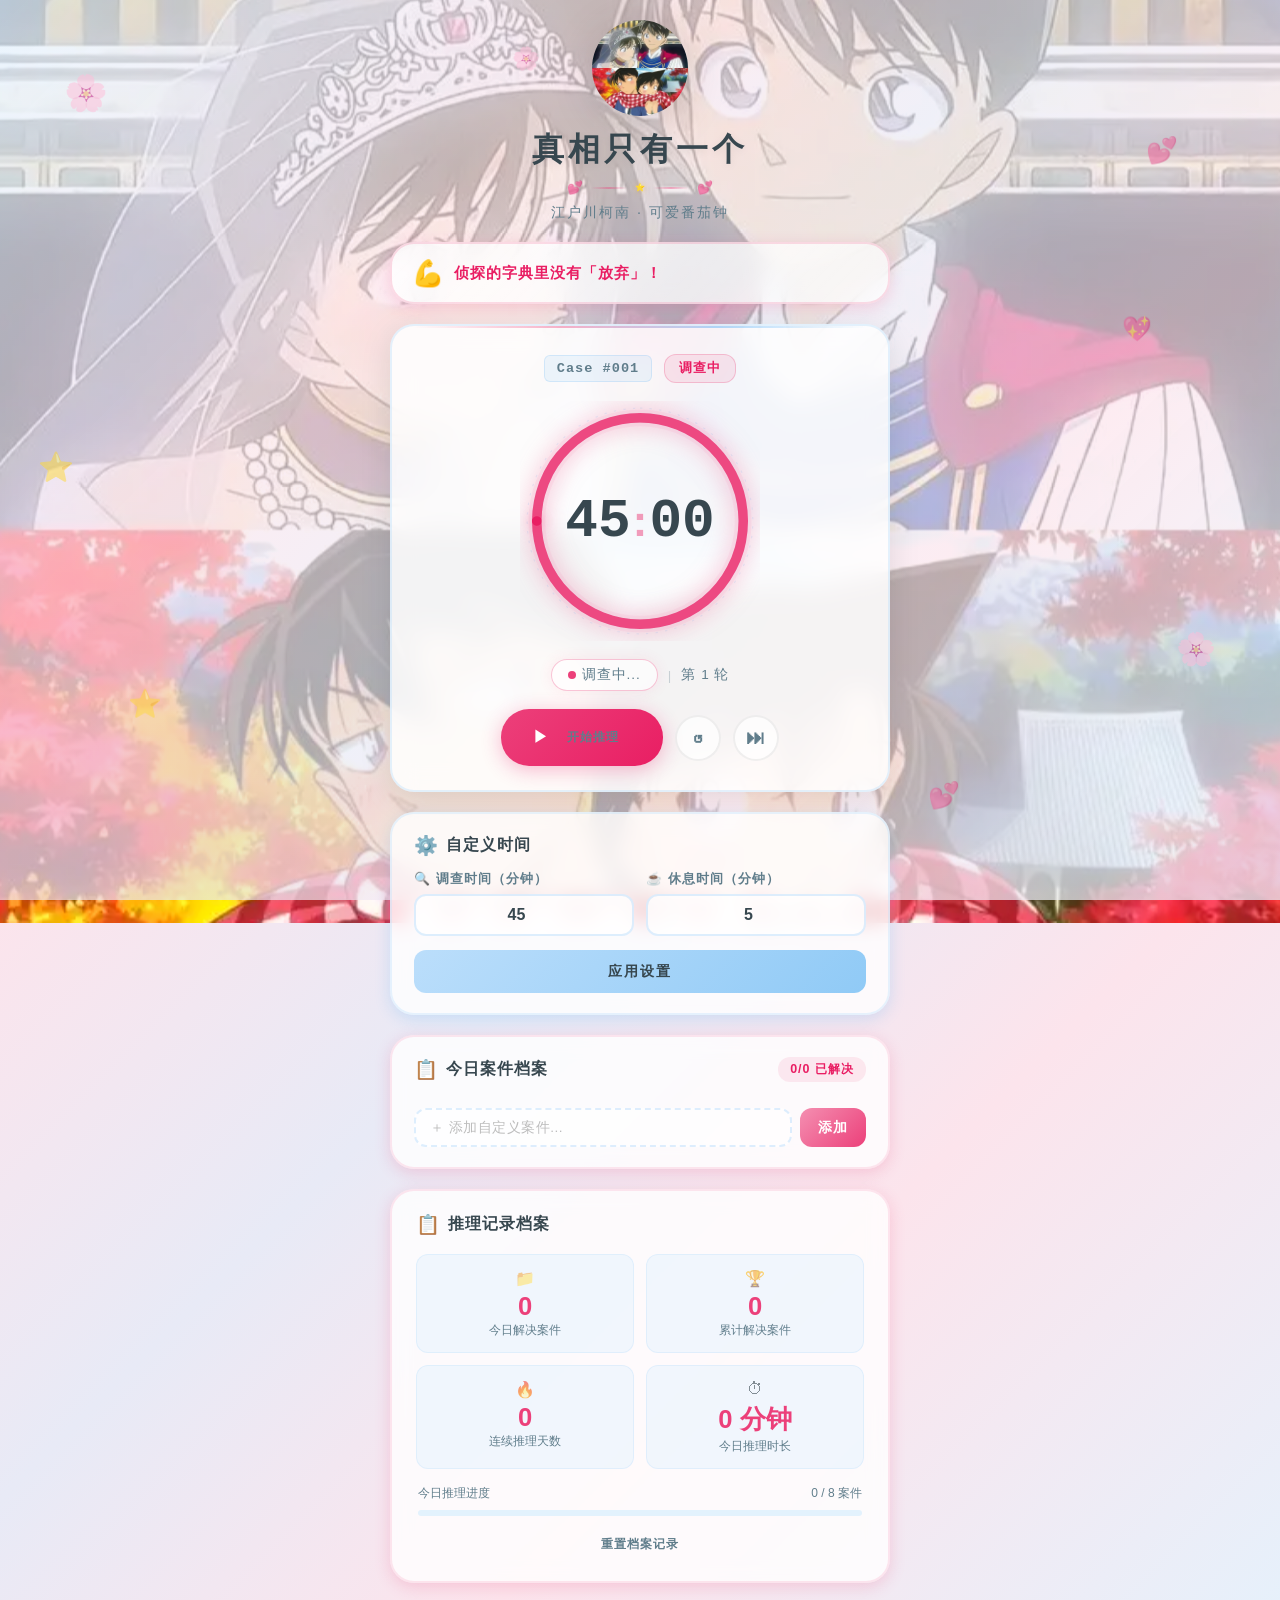
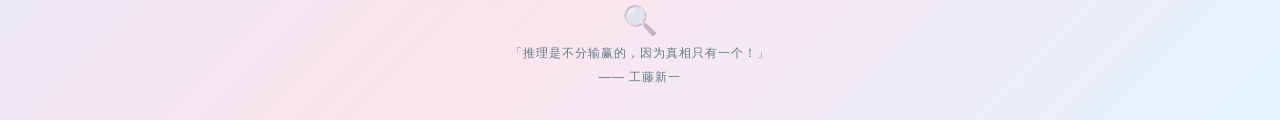
==== dev.html @ 7e63c081 "fix: replace index.html with self-contained merged version for iOS Safari The separate-files approac" ====
<!DOCTYPE html>
<html lang="zh-CN">
<head>
  <meta charset="UTF-8">
  <meta name="viewport" content="width=device-width, initial-scale=1.0">
  <title>真相只有一个 —— 番茄钟</title>
  <link rel="stylesheet" href="style.css">
</head>
<body>
  <!-- 柯南和小兰合照背景 -->
  <div class="bg-photo" id="bgPhoto"></div>
  <div class="bg-overlay"></div>

  <!-- 可爱装饰元素 -->
  <div class="cute-decor">
    <span class="cute-float c1">🌸</span>
    <span class="cute-float c2">💕</span>
    <span class="cute-float c3">⭐</span>
    <span class="cute-float c4">🌸</span>
    <span class="cute-float c5">💖</span>
    <span class="cute-float c6">⭐</span>
    <span class="cute-float c7">🌸</span>
    <span class="cute-float c8">💕</span>
  </div>

  <div class="container">
    <!-- 顶部标题栏 -->
    <header class="header">
      <div class="conan-avatar" id="conanAvatar">
        <img class="conan-avatar-img" src="images/kenan.jpg" alt="柯南" onerror="this.parentElement.classList.add('fallback')">
      </div>
      <h1 class="title">真相只有一个</h1>
      <div class="title-underline">
        <span class="underline-heart">💕</span>
        <span class="underline-line"></span>
        <span class="underline-star">⭐</span>
        <span class="underline-line"></span>
        <span class="underline-heart">💕</span>
      </div>
      <p class="subtitle">江户川柯南 · 可爱番茄钟</p>
    </header>

    <!-- 鼓励话语 -->
    <div class="encourage-box" id="encourageBox">
      <span class="encourage-icon">💪</span>
      <p class="encourage-text" id="encourageText">加油！真相就在眼前！</p>
    </div>

    <!-- 计时器核心区域 -->
    <main class="timer-section">
      <div class="case-file-card">
        <div class="case-label">
          <span class="case-number" id="caseNumber">Case #001</span>
          <span class="case-status work-status" id="caseStatus">调查中</span>
        </div>

        <!-- 圆形进度环 -->
        <div class="timer-ring" id="timerRing">
          <svg class="progress-ring" viewBox="0 0 200 200">
            <circle class="ring-dots" cx="100" cy="100" r="94" />
            <circle class="ring-bg" cx="100" cy="100" r="86" />
            <circle class="ring-progress work-mode" id="ringProgress" cx="100" cy="100" r="86" />
            <circle class="ring-glow" id="ringGlow" cx="100" cy="100" r="86" />
            <circle class="ring-bowtie-dot" cx="100" cy="14" r="4" />
          </svg>
          <div class="timer-display">
            <span class="timer-minutes" id="timerMinutes">45</span>
            <span class="timer-separator">:</span>
            <span class="timer-seconds" id="timerSeconds">00</span>
          </div>
        </div>

        <!-- 模式标签 -->
        <div class="mode-row">
          <div class="mode-indicator work" id="modeIndicator">
            <span class="mode-dot"></span>
            <span class="mode-text" id="modeLabel">调查中...</span>
          </div>
          <span class="session-divider">|</span>
          <p class="session-hint" id="sessionHint">第 1 轮</p>
        </div>

        <!-- 控制按钮 -->
        <div class="controls">
          <button class="btn btn-primary" id="btnStart" title="开始/暂停">
            <span class="btn-icon">▶</span>
            <span class="btn-text">开始推理</span>
          </button>
          <button class="btn btn-icon-only" id="btnReset" title="重置">↺</button>
          <button class="btn btn-icon-only" id="btnSkip" title="跳过">⏭</button>
        </div>
      </div>
    </main>


    <!-- 时间自定义设置 -->
    <section class="settings-section">
      <div class="settings-header">
        <span class="settings-icon">⚙️</span>
        <h2 class="settings-title">自定义时间</h2>
      </div>
      <div class="settings-grid">
        <div class="setting-item">
          <label class="setting-label">🔍 调查时间（分钟）</label>
          <input type="number" class="setting-input" id="workMinutes" min="1" max="120" value="45">
        </div>
        <div class="setting-item">
          <label class="setting-label">☕ 休息时间（分钟）</label>
          <input type="number" class="setting-input" id="breakMinutes" min="1" max="60" value="5">
        </div>
      </div>
      <button class="btn btn-apply" id="btnApplyTime">应用设置</button>
    </section>

    <!-- 任务列表 -->
    <section class="task-section">
      <div class="task-header">
        <span class="task-icon">📋</span>
        <h2 class="task-title">今日案件档案</h2>
        <span class="task-progress" id="taskProgress">0/8 已解决</span>
      </div>
      <div class="task-list" id="taskList"></div>
      <div class="task-add-row">
        <input type="text" class="task-add-input" id="taskAddInput" placeholder="＋ 添加自定义案件..." maxlength="30">
        <button class="btn-task-add" id="btnTaskAdd">添加</button>
      </div>
    </section>

    <!-- 统计面板 -->
    <section class="stats-section">
      <div class="evidence-header">
        <span class="evidence-icon">📋</span>
        <h2 class="stats-title">推理记录档案</h2>
      </div>
      <div class="stats-grid">
        <div class="stat-card">
          <span class="stat-icon">📁</span>
          <span class="stat-value" id="statToday">0</span>
          <span class="stat-label">今日解决案件</span>
        </div>
        <div class="stat-card">
          <span class="stat-icon">🏆</span>
          <span class="stat-value" id="statTotal">0</span>
          <span class="stat-label">累计解决案件</span>
        </div>
        <div class="stat-card">
          <span class="stat-icon">🔥</span>
          <span class="stat-value" id="statStreak">0</span>
          <span class="stat-label">连续推理天数</span>
        </div>
        <div class="stat-card">
          <span class="stat-icon">⏱</span>
          <span class="stat-value" id="statFocusTime">0 分钟</span>
          <span class="stat-label">今日推理时长</span>
        </div>
      </div>
      <div class="daily-goal">
        <div class="goal-header">
          <span>今日推理进度</span>
          <span id="goalLabel">0 / 8 案件</span>
        </div>
        <div class="goal-bar">
          <div class="goal-fill" id="goalFill" style="width: 0%"></div>
        </div>
      </div>
      <button class="btn btn-text" id="btnClearStats">重置档案记录</button>
    </section>

    <!-- 页脚 -->
    <footer class="footer">
      <div class="footer-seal">🔍</div>
      <p>「推理是不分输赢的，因为真相只有一个！」</p>
      <p class="footer-by">—— 工藤新一</p>
    </footer>
  </div>

  <!-- 足球射门动画弹窗 -->
  <div class="goal-overlay" id="goalOverlay">
    <div class="goal-popup">
      <div class="goal-field">
        <div class="goal-net">🥅</div>
        <div class="goal-count" id="goalCount">+1</div>
        <div class="goal-ball">⚽</div>
      </div>
      <p class="goal-text">案件解决！</p>
      <p class="goal-sub">真相只有一个</p>
    </div>
  </div>

  <!-- 眼镜反光效果 -->
  <div class="glasses-reflection" id="glassesReflection">
    <div class="glasses-edge glasses-edge-top"></div>
    <div class="glasses-edge glasses-edge-bottom"></div>
    <div class="glasses-edge glasses-edge-left"></div>
    <div class="glasses-edge glasses-edge-right"></div>
    <div class="glasses-corner glasses-corner-tl"></div>
    <div class="glasses-corner glasses-corner-tr"></div>
    <div class="glasses-corner glasses-corner-bl"></div>
    <div class="glasses-corner glasses-corner-br"></div>
    <div class="glasses-text" id="glassesText">真相只有一个，该休息了</div>
  </div>

  <script src="script.js"></script>
</body>
</html>
---- style.css ----
/* ============================================
   番茄钟 —— 柯南&小兰 可爱主题
   淡蓝 + 淡粉 配色
   ============================================ */

:root {
  --blue-light: #e3f2fd;
  --blue-soft: #bbdefb;
  --blue-mid: #90caf6;
  --blue-accent: #64b5f6;
  --blue-solid: #42a5f5;
  --pink-light: #fce4ec;
  --pink-soft: #f8bbd0;
  --pink-mid: #f48fb1;
  --pink-accent: #ec407a;
  --pink-solid: #e91e63;
  --white: #ffffff;
  --white-soft: #fafafa;
  --text-dark: #37474f;
  --text-mid: #607d8b;
  --text-light: #90a4ae;
  --shadow-soft: 0 4px 20px rgba(0, 0, 0, 0.08);
  --shadow-card: 0 8px 32px rgba(0, 0, 0, 0.1);
  --shadow-pink: 0 4px 16px rgba(236, 64, 122, 0.2);
  --shadow-blue: 0 4px 16px rgba(66, 165, 245, 0.2);
  --radius-sm: 12px;
  --radius: 18px;
  --radius-lg: 24px;
  --transition: 0.3s cubic-bezier(0.4, 0, 0.2, 1);
}

* { margin: 0; padding: 0; box-sizing: border-box; }

body {
  font-family: "Microsoft YaHei", "PingFang SC", "Noto Sans SC", sans-serif;
  background: linear-gradient(135deg, #e3f2fd 0%, #fce4ec 30%, #e8eaf6 50%, #fce4ec 70%, #e3f2fd 100%);
  color: var(--text-dark);
  min-height: 100vh;
  display: flex;
  justify-content: center;
  align-items: flex-start;
  padding: 20px;
  user-select: none;
  -webkit-user-select: none;
  -webkit-tap-highlight-color: transparent;
  overflow-x: hidden;
  position: relative;
}

/* ========== 背景合照 ========== */
.bg-photo {
  position: fixed;
  inset: 0;
  z-index: 0;
  background-image: url('images/kenan.jpg');
  background-size: cover;
  background-position: center 30%;
  background-repeat: no-repeat;
  filter: brightness(1.05) saturate(1.1);
  transform: scale(1.05);
}

.bg-overlay {
  position: fixed;
  inset: 0;
  z-index: 1;
  background: linear-gradient(
    135deg,
    rgba(227, 242, 253, 0.75) 0%,
    rgba(252, 228, 236, 0.7) 30%,
    rgba(232, 234, 246, 0.7) 50%,
    rgba(252, 228, 236, 0.7) 70%,
    rgba(227, 242, 253, 0.75) 100%
  );
  pointer-events: none;
}

/* ========== 可爱浮动装饰 ========== */
.cute-decor {
  position: fixed;
  inset: 0;
  pointer-events: none;
  z-index: 2;
  overflow: hidden;
}
.cute-float {
  position: absolute;
  font-size: 1.8rem;
  opacity: 0.5;
  animation: cute-float 18s ease-in-out infinite;
}
.c1 { top: 8%; left: 5%; animation-delay: 0s; font-size: 2.2rem; }
.c2 { top: 15%; right: 8%; animation-delay: -3s; font-size: 1.6rem; }
.c3 { top: 50%; left: 3%; animation-delay: -6s; font-size: 1.8rem; }
.c4 { top: 70%; right: 5%; animation-delay: -9s; font-size: 2rem; }
.c5 { top: 35%; right: 10%; animation-delay: -12s; font-size: 1.5rem; }
.c6 { bottom: 20%; left: 10%; animation-delay: -15s; font-size: 1.7rem; }
.c7 { top: 5%; left: 40%; animation-delay: -4s; font-size: 1.4rem; }
.c8 { bottom: 10%; right: 25%; animation-delay: -8s; font-size: 1.6rem; }

@keyframes cute-float {
  0%, 100% { transform: translateY(0) rotate(0deg) scale(1); }
  25% { transform: translateY(-18px) rotate(8deg) scale(1.1); }
  50% { transform: translateY(-8px) rotate(-5deg) scale(0.95); }
  75% { transform: translateY(-22px) rotate(3deg) scale(1.05); }
}

.container {
  position: relative;
  z-index: 3;
  width: 100%;
  max-width: 500px;
  display: flex;
  flex-direction: column;
  gap: 20px;
}

/* ========== 顶部标题栏 ========== */
.header {
  text-align: center;
  display: flex;
  flex-direction: column;
  align-items: center;
  gap: 8px;
}

/* ---- 柯南头像 ---- */
.conan-avatar {
  margin-bottom: 4px;
  filter: drop-shadow(0 6px 20px rgba(0, 0, 0, 0.15));
  width: 96px;
  height: 96px;
  border-radius: 50%;
  overflow: hidden;
  position: relative;
  background: #fdd9b5;
}

.conan-avatar-img {
  width: 100%;
  height: 100%;
  object-fit: cover;
  display: block;
}

/* CSS fallback when image fails to load */
.conan-avatar.fallback .conan-avatar-img {
  display: none;
}

.conan-avatar.fallback {
  background: #fdd9b5;
}

.conan-avatar.fallback::after {
  content: "🔍";
  font-size: 2.5rem;
  position: absolute;
  top: 50%;
  left: 50%;
  transform: translate(-50%, -50%);
}

.title {
  font-size: 2rem;
  font-weight: 700;
  color: #37474f;
  letter-spacing: 4px;
  text-shadow: 0 2px 8px rgba(0, 0, 0, 0.08);
}

.title-underline {
  display: flex;
  align-items: center;
  gap: 8px;
}
.underline-line {
  width: 36px; height: 2px;
  background: linear-gradient(90deg, transparent, rgba(236, 64, 122, 0.4), transparent);
}
.underline-heart {
  font-size: 0.8rem;
  opacity: 0.7;
}
.underline-star {
  color: #ffb74d;
  font-size: 8px;
  text-shadow: 0 0 6px rgba(255, 183, 77, 0.5);
}

.subtitle {
  font-size: 0.9rem;
  color: var(--text-mid);
  letter-spacing: 2px;
}

/* ========== 鼓励话语 ========== */
.encourage-box {
  background: linear-gradient(135deg, rgba(255, 255, 255, 0.85), rgba(255, 255, 255, 0.7));
  backdrop-filter: blur(10px);
  border: 2px solid rgba(244, 143, 177, 0.3);
  border-radius: var(--radius-lg);
  padding: 14px 20px;
  display: flex;
  align-items: center;
  gap: 10px;
  box-shadow: var(--shadow-pink);
  animation: encourage-glow 3s ease-in-out infinite;
}

@keyframes encourage-glow {
  0%, 100% { box-shadow: 0 4px 16px rgba(236, 64, 122, 0.15); }
  50% { box-shadow: 0 4px 24px rgba(236, 64, 122, 0.3); }
}

.encourage-icon {
  font-size: 1.6rem;
  animation: icon-bounce 1.5s ease-in-out infinite;
  flex-shrink: 0;
}

@keyframes icon-bounce {
  0%, 100% { transform: translateY(0); }
  50% { transform: translateY(-6px); }
}

.encourage-text {
  font-size: 0.95rem;
  font-weight: 600;
  color: #e91e63;
  letter-spacing: 1px;
  line-height: 1.4;
}

/* ========== 案件卷宗卡片 ========== */
.case-file-card {
  background: rgba(255, 255, 255, 0.85);
  backdrop-filter: blur(12px);
  border: 2px solid rgba(187, 222, 251, 0.4);
  border-radius: var(--radius-lg);
  padding: 28px 28px 24px;
  display: flex;
  flex-direction: column;
  align-items: center;
  gap: 18px;
  box-shadow: var(--shadow-card);
  position: relative;
  overflow: hidden;
}

.case-file-card::before {
  content: "";
  position: absolute;
  top: 0; left: 20px; right: 20px;
  height: 2px;
  background: linear-gradient(90deg, transparent, rgba(236, 64, 122, 0.4), rgba(66, 165, 245, 0.4), transparent);
}

/* 案件标签 */
.case-label {
  display: flex;
  align-items: center;
  gap: 12px;
}
.case-number {
  font-size: 0.85rem;
  font-weight: 600;
  color: var(--text-mid);
  letter-spacing: 1px;
  font-family: "SF Mono", "Cascadia Code", monospace;
  background: rgba(100, 181, 246, 0.1);
  padding: 5px 12px;
  border-radius: 6px;
  border: 1px solid rgba(100, 181, 246, 0.2);
}
.case-status {
  font-size: 0.8rem;
  font-weight: 600;
  padding: 5px 14px;
  border-radius: 12px;
  letter-spacing: 1px;
}
.case-status.work-status {
  background: rgba(236, 64, 122, 0.1);
  color: #e91e63;
  border: 1px solid rgba(236, 64, 122, 0.25);
  animation: status-pulse 2.5s ease-in-out infinite;
}
.case-status.break-status {
  background: rgba(66, 165, 245, 0.1);
  color: #42a5f5;
  border: 1px solid rgba(66, 165, 245, 0.25);
}

@keyframes status-pulse {
  0%, 100% { opacity: 1; }
  50% { opacity: 0.65; }
}

/* ========== 计时器环形区域 ========== */
.timer-ring {
  position: relative;
  width: 240px;
  height: 240px;
}

.progress-ring {
  width: 100%;
  height: 100%;
  transform: rotate(-90deg);
}

.ring-dots {
  fill: none;
  stroke: rgba(100, 181, 246, 0.15);
  stroke-width: 1;
  stroke-dasharray: 2 6;
}

.ring-bg {
  fill: none;
  stroke: #e3f2fd;
  stroke-width: 8;
}

.ring-progress {
  fill: none;
  stroke-width: 8;
  stroke-linecap: round;
  transition: stroke-dashoffset 0.4s linear, stroke var(--transition);
}

.ring-progress.work-mode {
  stroke: #ec407a;
  filter: drop-shadow(0 0 10px rgba(236, 64, 122, 0.5));
}

.ring-progress.break-mode {
  stroke: #42a5f5;
  filter: drop-shadow(0 0 10px rgba(66, 165, 245, 0.5));
}

.ring-glow {
  fill: none;
  stroke: transparent;
  stroke-width: 14;
  pointer-events: none;
}

.ring-glow.active {
  stroke: #f48fb1;
  opacity: 0.12;
  animation: pulse-glow 2.5s ease-in-out infinite;
}

@keyframes pulse-glow {
  0%, 100% { opacity: 0.06; }
  50% { opacity: 0.2; }
}

.ring-bowtie-dot {
  fill: #e91e63;
  filter: drop-shadow(0 0 6px rgba(233, 30, 99, 0.6));
}

/* 时间显示 */
.timer-display {
  position: absolute;
  top: 50%;
  left: 50%;
  transform: translate(-50%, -50%);
  display: flex;
  align-items: baseline;
  gap: 2px;
}

.timer-minutes,
.timer-seconds {
  font-size: 3.4rem;
  font-weight: 700;
  color: #37474f;
  font-variant-numeric: tabular-nums;
  font-family: "SF Mono", "Cascadia Code", "Consolas", "Microsoft YaHei", monospace;
}

.timer-separator {
  font-size: 2.8rem;
  font-weight: 700;
  color: #ec407a;
  animation: blink-sep 1s steps(1) infinite;
}

.timer-separator.paused { animation: none; opacity: 0.5; }

@keyframes blink-sep {
  0%, 100% { opacity: 1; }
  50% { opacity: 0.25; }
}

/* 模式指示器 */
.mode-row {
  display: flex;
  align-items: center;
  gap: 10px;
  font-size: 0.85rem;
  color: var(--text-mid);
}

.mode-indicator {
  display: flex;
  align-items: center;
  gap: 6px;
  padding: 6px 16px;
  border-radius: 20px;
  background: rgba(255, 255, 255, 0.6);
  border: 1px solid rgba(0, 0, 0, 0.06);
  transition: all var(--transition);
}

.mode-indicator.work {
  border-color: rgba(236, 64, 122, 0.3);
  box-shadow: 0 0 14px rgba(236, 64, 122, 0.1);
}
.mode-indicator.break {
  border-color: rgba(66, 165, 245, 0.3);
  box-shadow: 0 0 14px rgba(66, 165, 245, 0.1);
}

.mode-dot {
  width: 8px; height: 8px;
  border-radius: 50%;
  background: #ec407a;
  animation: dot-pulse 1.5s ease-in-out infinite;
}
.mode-indicator.break .mode-dot { background: #42a5f5; }

@keyframes dot-pulse {
  0%, 100% { opacity: 1; box-shadow: 0 0 4px currentColor; }
  50% { opacity: 0.4; box-shadow: 0 0 10px currentColor; }
}

.mode-text { font-size: 0.85rem; font-weight: 500; letter-spacing: 1px; }

.session-divider { opacity: 0.3; }
.session-hint { letter-spacing: 1px; }

/* ========== 控制按钮 ========== */
.controls {
  display: flex;
  gap: 12px;
  align-items: center;
}

.btn {
  display: flex;
  align-items: center;
  justify-content: center;
  gap: 6px;
  border: none;
  font-family: inherit;
  font-weight: 600;
  cursor: pointer;
  transition: all var(--transition);
  outline: none;
  letter-spacing: 1px;
}

.btn:active { transform: scale(0.95); }

.btn-primary {
  padding: 14px 32px;
  background: linear-gradient(135deg, #ec407a, #e91e63);
  color: #fff;
  border-radius: 28px;
  font-size: 0.95rem;
  box-shadow: 0 4px 20px rgba(233, 30, 99, 0.3);
}

.btn-primary:hover {
  box-shadow: 0 6px 28px rgba(233, 30, 99, 0.45);
  transform: translateY(-2px);
}

.btn-primary:active { transform: scale(0.95) translateY(0); }

.btn-primary.paused-state {
  background: linear-gradient(135deg, #42a5f5, #1e88e5);
  box-shadow: 0 4px 20px rgba(30, 136, 229, 0.3);
}
.btn-primary.paused-state:hover {
  box-shadow: 0 6px 28px rgba(66, 165, 245, 0.45);
}

.btn-icon-only {
  width: 46px; height: 46px;
  border-radius: 50%;
  background: rgba(255, 255, 255, 0.7);
  color: var(--text-mid);
  font-size: 1.2rem;
  border: 2px solid rgba(0, 0, 0, 0.06);
}
.btn-icon-only:hover {
  background: #fff;
  color: #ec407a;
  border-color: rgba(236, 64, 122, 0.25);
}

/* ========== 时间自定义设置 ========== */
.settings-section {
  background: rgba(255, 255, 255, 0.8);
  backdrop-filter: blur(10px);
  border-radius: var(--radius-lg);
  padding: 20px 22px;
  border: 2px solid rgba(187, 222, 251, 0.35);
  box-shadow: var(--shadow-blue);
}

.settings-header {
  display: flex;
  align-items: center;
  gap: 8px;
  margin-bottom: 14px;
}
.settings-icon { font-size: 1.2rem; }
.settings-title {
  font-size: 1rem;
  font-weight: 600;
  letter-spacing: 1px;
  color: #37474f;
}

.settings-grid {
  display: grid;
  grid-template-columns: 1fr 1fr;
  gap: 12px;
  margin-bottom: 14px;
}

.setting-item {
  display: flex;
  flex-direction: column;
  gap: 6px;
}

.setting-label {
  font-size: 0.8rem;
  font-weight: 600;
  color: var(--text-mid);
  letter-spacing: 1px;
}

.setting-input {
  padding: 10px 14px;
  border: 2px solid rgba(187, 222, 251, 0.5);
  border-radius: var(--radius-sm);
  font-size: 1rem;
  font-weight: 600;
  font-family: inherit;
  color: #37474f;
  background: rgba(255, 255, 255, 0.8);
  text-align: center;
  transition: all var(--transition);
  outline: none;
}

.setting-input:focus {
  border-color: #ec407a;
  box-shadow: 0 0 0 3px rgba(236, 64, 122, 0.1);
}

.btn-apply {
  width: 100%;
  padding: 12px;
  background: linear-gradient(135deg, #bbdefb, #90caf6);
  color: #37474f;
  border-radius: var(--radius-sm);
  font-size: 0.9rem;
  font-weight: 600;
  letter-spacing: 2px;
  border: none;
  cursor: pointer;
  transition: all var(--transition);
}
.btn-apply:hover {
  background: linear-gradient(135deg, #90caf6, #64b5f6);
  box-shadow: var(--shadow-blue);
}

/* ========== 统计面板 ========== */
.stats-section {
  background: rgba(255, 255, 255, 0.8);
  backdrop-filter: blur(10px);
  border-radius: var(--radius-lg);
  padding: 22px 24px;
  border: 2px solid rgba(248, 187, 208, 0.35);
  box-shadow: var(--shadow-pink);
}

.evidence-header {
  display: flex;
  align-items: center;
  gap: 8px;
  margin-bottom: 18px;
}
.evidence-icon { font-size: 1.2rem; }
.stats-title {
  font-size: 1rem;
  font-weight: 600;
  letter-spacing: 1px;
  color: #37474f;
}

.stats-grid {
  display: grid;
  grid-template-columns: 1fr 1fr;
  gap: 12px;
  margin-bottom: 16px;
}

.stat-card {
  background: rgba(227, 242, 253, 0.5);
  border-radius: var(--radius-sm);
  padding: 14px 14px;
  text-align: center;
  border: 1px solid rgba(187, 222, 251, 0.3);
  transition: all var(--transition);
}

.stat-card:hover {
  border-color: rgba(244, 143, 177, 0.4);
  transform: translateY(-2px);
  box-shadow: var(--shadow-soft);
}

.stat-icon {
  display: block;
  font-size: 1rem;
  margin-bottom: 4px;
  opacity: 0.6;
}

.stat-value {
  display: block;
  font-size: 1.6rem;
  font-weight: 700;
  color: #ec407a;
  font-variant-numeric: tabular-nums;
}

.stat-label {
  display: block;
  font-size: 0.72rem;
  color: var(--text-mid);
  margin-top: 2px;
}

/* 每日目标进度条 */
.daily-goal {
  margin-bottom: 14px;
  padding: 0 2px;
}
.goal-header {
  display: flex;
  justify-content: space-between;
  font-size: 0.75rem;
  color: var(--text-mid);
  margin-bottom: 8px;
}
.goal-bar {
  height: 6px;
  background: #e3f2fd;
  border-radius: 3px;
  overflow: hidden;
}
.goal-fill {
  height: 100%;
  background: linear-gradient(90deg, #f48fb1, #ec407a);
  border-radius: 3px;
  transition: width 0.6s ease;
  box-shadow: 0 0 8px rgba(236, 64, 122, 0.3);
}

.btn-text {
  background: transparent;
  color: var(--text-mid);
  border: none;
  padding: 6px 12px;
  font-size: 0.78rem;
  font-family: inherit;
  cursor: pointer;
  margin: 0 auto;
  display: block;
  transition: color var(--transition);
  letter-spacing: 1px;
}
.btn-text:hover { color: #ec407a; }

/* ========== 任务列表 ========== */
.task-section {
  background: rgba(255, 255, 255, 0.8);
  backdrop-filter: blur(10px);
  border-radius: var(--radius-lg);
  padding: 20px 22px;
  border: 2px solid rgba(248, 187, 208, 0.35);
  box-shadow: var(--shadow-pink);
}

.task-header {
  display: flex;
  align-items: center;
  gap: 8px;
  margin-bottom: 14px;
  flex-wrap: wrap;
}
.task-icon { font-size: 1.2rem; }
.task-title {
  font-size: 1rem;
  font-weight: 600;
  letter-spacing: 1px;
  color: #37474f;
  flex: 1;
}
.task-progress {
  font-size: 0.78rem;
  font-weight: 600;
  color: #e91e63;
  background: rgba(236, 64, 122, 0.1);
  padding: 4px 12px;
  border-radius: 12px;
  letter-spacing: 1px;
}

.task-list {
  display: flex;
  flex-direction: column;
  gap: 8px;
  margin-bottom: 12px;
}

.task-card {
  display: flex;
  align-items: center;
  gap: 10px;
  padding: 12px 14px;
  border-radius: var(--radius-sm);
  border: 1px solid rgba(187, 222, 251, 0.35);
  background: rgba(255, 255, 255, 0.7);
  transition: all var(--transition);
  cursor: default;
}
.task-card.completed {
  background: rgba(76, 175, 80, 0.06);
  border-color: rgba(76, 175, 80, 0.2);
}
.task-card.completed .task-card-name {
  text-decoration: line-through;
  color: #999;
}
.task-card-icon {
  font-size: 1.3rem;
  flex-shrink: 0;
}
.task-card-body {
  flex: 1;
  min-width: 0;
}
.task-card-name {
  font-size: 0.88rem;
  font-weight: 600;
  color: #37474f;
  letter-spacing: 0.5px;
  white-space: nowrap;
  overflow: hidden;
  text-overflow: ellipsis;
}
.task-card-meta {
  font-size: 0.7rem;
  color: var(--text-mid);
  margin-top: 2px;
}
.task-card-status {
  font-size: 0.72rem;
  font-weight: 600;
  padding: 3px 10px;
  border-radius: 10px;
  letter-spacing: 1px;
  flex-shrink: 0;
}
.task-card-status.in-progress {
  background: rgba(236, 64, 122, 0.1);
  color: #e91e63;
}
.task-card-status.done {
  background: rgba(76, 175, 80, 0.1);
  color: #4caf50;
}
.task-card-delete {
  font-size: 0.85rem;
  opacity: 0;
  cursor: pointer;
  color: #999;
  transition: all var(--transition);
  border: none;
  background: none;
  padding: 4px;
  flex-shrink: 0;
}
.task-card:hover .task-card-delete {
  opacity: 0.6;
}
.task-card:hover .task-card-delete:hover {
  opacity: 1;
  color: #e91e63;
}

.task-add-row {
  display: flex;
  gap: 8px;
}
.task-add-input {
  flex: 1;
  padding: 10px 14px;
  border: 2px dashed rgba(187, 222, 251, 0.5);
  border-radius: var(--radius-sm);
  font-size: 0.85rem;
  font-family: inherit;
  color: #37474f;
  background: rgba(255, 255, 255, 0.6);
  outline: none;
  transition: all var(--transition);
  letter-spacing: 0.5px;
}
.task-add-input:focus {
  border-color: #ec407a;
  border-style: solid;
  box-shadow: 0 0 0 3px rgba(236, 64, 122, 0.08);
}
.task-add-input::placeholder {
  color: #bdbdbd;
}
.btn-task-add {
  padding: 10px 18px;
  background: linear-gradient(135deg, #f48fb1, #ec407a);
  color: #fff;
  border: none;
  border-radius: var(--radius-sm);
  font-size: 0.85rem;
  font-weight: 600;
  font-family: inherit;
  cursor: pointer;
  letter-spacing: 1px;
  transition: all var(--transition);
  white-space: nowrap;
}
.btn-task-add:hover {
  box-shadow: var(--shadow-pink);
}
.btn-task-add:active {
  transform: scale(0.95);
}

/* ========== 页脚 ========== */
.footer {
  text-align: center;
  padding-bottom: 12px;
}
.footer-seal {
  font-size: 1.8rem;
  margin-bottom: 6px;
  opacity: 0.35;
}
.footer p {
  font-size: 0.75rem;
  color: var(--text-mid);
  letter-spacing: 1px;
  line-height: 1.8;
}
.footer-by {
  font-size: 0.7rem;
  color: rgba(0, 0, 0, 0.2);
  margin-top: 2px;
}

/* ========== Toast 通知 ========== */
.toast {
  position: fixed;
  top: 20px;
  left: 50%;
  transform: translateX(-50%) translateY(-120px);
  background: rgba(255, 255, 255, 0.95);
  backdrop-filter: blur(10px);
  color: #37474f;
  padding: 14px 28px;
  border-radius: 28px;
  font-size: 0.9rem;
  font-weight: 600;
  letter-spacing: 1px;
  box-shadow: 0 8px 32px rgba(0, 0, 0, 0.12);
  border: 2px solid rgba(244, 143, 177, 0.3);
  z-index: 100;
  transition: transform 0.4s cubic-bezier(0.175, 0.885, 0.32, 1.275);
  pointer-events: none;
}
.toast.show {
  transform: translateX(-50%) translateY(0);
}

/* ========== 足球射门动画 ========== */
.goal-overlay {
  position: fixed;
  inset: 0;
  z-index: 200;
  background: rgba(0, 0, 0, 0.55);
  display: flex;
  align-items: center;
  justify-content: center;
  opacity: 0;
  pointer-events: none;
  transition: opacity 0.3s ease;
}
.goal-overlay.show {
  opacity: 1;
  pointer-events: auto;
}

.goal-popup {
  background: #fff;
  border-radius: 24px;
  padding: 32px 40px;
  text-align: center;
  box-shadow: 0 20px 60px rgba(0, 0, 0, 0.25);
  border: 2px solid rgba(236, 64, 122, 0.2);
  position: relative;
  overflow: hidden;
  animation: popup-in 0.4s cubic-bezier(0.175, 0.885, 0.32, 1.275);
}

@keyframes popup-in {
  0% { transform: scale(0.7); opacity: 0; }
  100% { transform: scale(1); opacity: 1; }
}

.goal-field {
  position: relative;
  padding: 20px 0;
  background: linear-gradient(0deg, #c8e6c9 0%, #e8f5e9 50%, #fff 100%);
  border-radius: 16px;
  margin-bottom: 16px;
  overflow: hidden;
}

.goal-field::before {
  content: "";
  position: absolute;
  bottom: 0; left: 0; right: 0;
  height: 3px;
  background: rgba(255, 255, 255, 0.7);
}

.goal-net {
  font-size: 56px;
  position: relative;
  z-index: 2;
}

.goal-count {
  position: absolute;
  top: 50%;
  left: 50%;
  transform: translate(-50%, -50%);
  font-size: 32px;
  font-weight: 900;
  color: #e91e63;
  text-shadow: 0 2px 12px rgba(233, 30, 99, 0.5);
  z-index: 3;
  animation: count-pop 0.8s ease-out 0.3s both;
}

@keyframes count-pop {
  0% { transform: translate(-50%, -50%) scale(0); opacity: 0; }
  60% { transform: translate(-50%, -50%) scale(1.4); opacity: 1; }
  100% { transform: translate(-50%, -50%) scale(1); opacity: 1; }
}

.goal-ball {
  font-size: 36px;
  animation: ball-shoot 0.6s ease-out;
  position: relative;
  z-index: 2;
  margin-top: 4px;
}

@keyframes ball-shoot {
  0% { transform: translateY(80px) scale(0.2); opacity: 0; }
  30% { transform: translateY(-15px) scale(1.2); opacity: 1; }
  60% { transform: translateY(5px) scale(0.9); }
  80% { transform: translateY(0) scale(1.05); }
  100% { transform: translateY(0) scale(1); }
}

.goal-text {
  font-size: 1.1rem;
  font-weight: 700;
  color: #37474f;
  letter-spacing: 2px;
  margin: 0;
}

.goal-sub {
  font-size: 0.85rem;
  color: #e91e63;
  letter-spacing: 2px;
  margin: 4px 0 0;
  font-weight: 600;
}

/* ========== 眼镜反光效果 ========== */
.glasses-reflection {
  position: fixed;
  inset: 0;
  z-index: 4;
  pointer-events: none;
  opacity: 0;
  transition: opacity 0.8s ease;
}
.glasses-reflection.active {
  opacity: 1;
}

.glasses-edge {
  position: absolute;
  background: radial-gradient(ellipse at center,
    rgba(66, 165, 245, 0.25) 0%,
    rgba(100, 181, 246, 0.1) 40%,
    transparent 70%
  );
}
.glasses-edge-top {
  top: 0; left: 10%; right: 10%; height: 60px;
  background: linear-gradient(180deg,
    rgba(66, 165, 245, 0.3) 0%,
    rgba(100, 181, 246, 0.08) 60%,
    transparent 100%
  );
}
.glasses-edge-bottom {
  bottom: 0; left: 10%; right: 10%; height: 60px;
  background: linear-gradient(0deg,
    rgba(66, 165, 245, 0.3) 0%,
    rgba(100, 181, 246, 0.08) 60%,
    transparent 100%
  );
}
.glasses-edge-left {
  top: 10%; bottom: 10%; left: 0; width: 40px;
  background: linear-gradient(90deg,
    rgba(66, 165, 245, 0.3) 0%,
    rgba(100, 181, 246, 0.08) 60%,
    transparent 100%
  );
}
.glasses-edge-right {
  top: 10%; bottom: 10%; right: 0; width: 40px;
  background: linear-gradient(270deg,
    rgba(66, 165, 245, 0.3) 0%,
    rgba(100, 181, 246, 0.08) 60%,
    transparent 100%
  );
}

.glasses-corner {
  position: absolute;
  width: 80px; height: 80px;
}
.glasses-corner-tl {
  top: 0; left: 0;
  background: radial-gradient(circle at 0 0,
    rgba(66, 165, 245, 0.35) 0%,
    rgba(100, 181, 246, 0.1) 30%,
    transparent 60%
  );
}
.glasses-corner-tr {
  top: 0; right: 0;
  background: radial-gradient(circle at 100% 0,
    rgba(66, 165, 245, 0.35) 0%,
    rgba(100, 181, 246, 0.1) 30%,
    transparent 60%
  );
}
.glasses-corner-bl {
  bottom: 0; left: 0;
  background: radial-gradient(circle at 0 100%,
    rgba(66, 165, 245, 0.35) 0%,
    rgba(100, 181, 246, 0.1) 30%,
    transparent 60%
  );
}
.glasses-corner-br {
  bottom: 0; right: 0;
  background: radial-gradient(circle at 100% 100%,
    rgba(66, 165, 245, 0.35) 0%,
    rgba(100, 181, 246, 0.1) 30%,
    transparent 60%
  );
}

.glasses-text {
  position: absolute;
  top: 50%;
  left: 50%;
  transform: translate(-50%, -50%) translateY(80px);
  font-size: 1rem;
  font-weight: 700;
  color: #42a5f5;
  letter-spacing: 3px;
  text-shadow: 0 0 20px rgba(66, 165, 245, 0.4), 0 0 40px rgba(66, 165, 245, 0.2);
  opacity: 0;
  transition: all 0.8s ease;
  white-space: nowrap;
}
.glasses-reflection.active .glasses-text {
  opacity: 1;
  transform: translate(-50%, -50%) translateY(0);
  animation: glasses-text-float 3s ease-in-out infinite;
}

@keyframes glasses-text-float {
  0%, 100% { transform: translate(-50%, -50%) translateY(0); }
  50% { transform: translate(-50%, -50%) translateY(-8px); }
}

/* ========== 长按重置动画 ========== */
.btn-icon-only.long-pressing {
  position: relative;
  overflow: hidden;
}
.btn-icon-only.long-pressing::after {
  content: "";
  position: absolute;
  inset: 0;
  background: rgba(236, 64, 122, 0.15);
  border-radius: 50%;
  transform: scale(0);
  animation: long-press-fill 1s linear forwards;
}
@keyframes long-press-fill {
  0% { transform: scale(0); }
  100% { transform: scale(1); }
}

/* ========== 响应式 ========== */
@media (max-width: 480px) {
  .container { gap: 16px; max-width: 100%; }
  .title { font-size: 1.5rem; }
  .conan-avatar { width: 80px; height: 80px; }
  .timer-ring { width: 200px; height: 200px; }
  .timer-minutes, .timer-seconds { font-size: 2.6rem; }
  .timer-separator { font-size: 2.2rem; }
  .case-file-card { padding: 20px 16px 18px; }
  .btn-primary { padding: 12px 24px; font-size: 0.85rem; }
  .btn-icon-only { width: 40px; height: 40px; font-size: 1rem; }
  .settings-section, .stats-section { padding: 16px 14px; }
  .stat-value { font-size: 1.3rem; }
  .controls { gap: 8px; }
  .settings-grid { grid-template-columns: 1fr; }
}
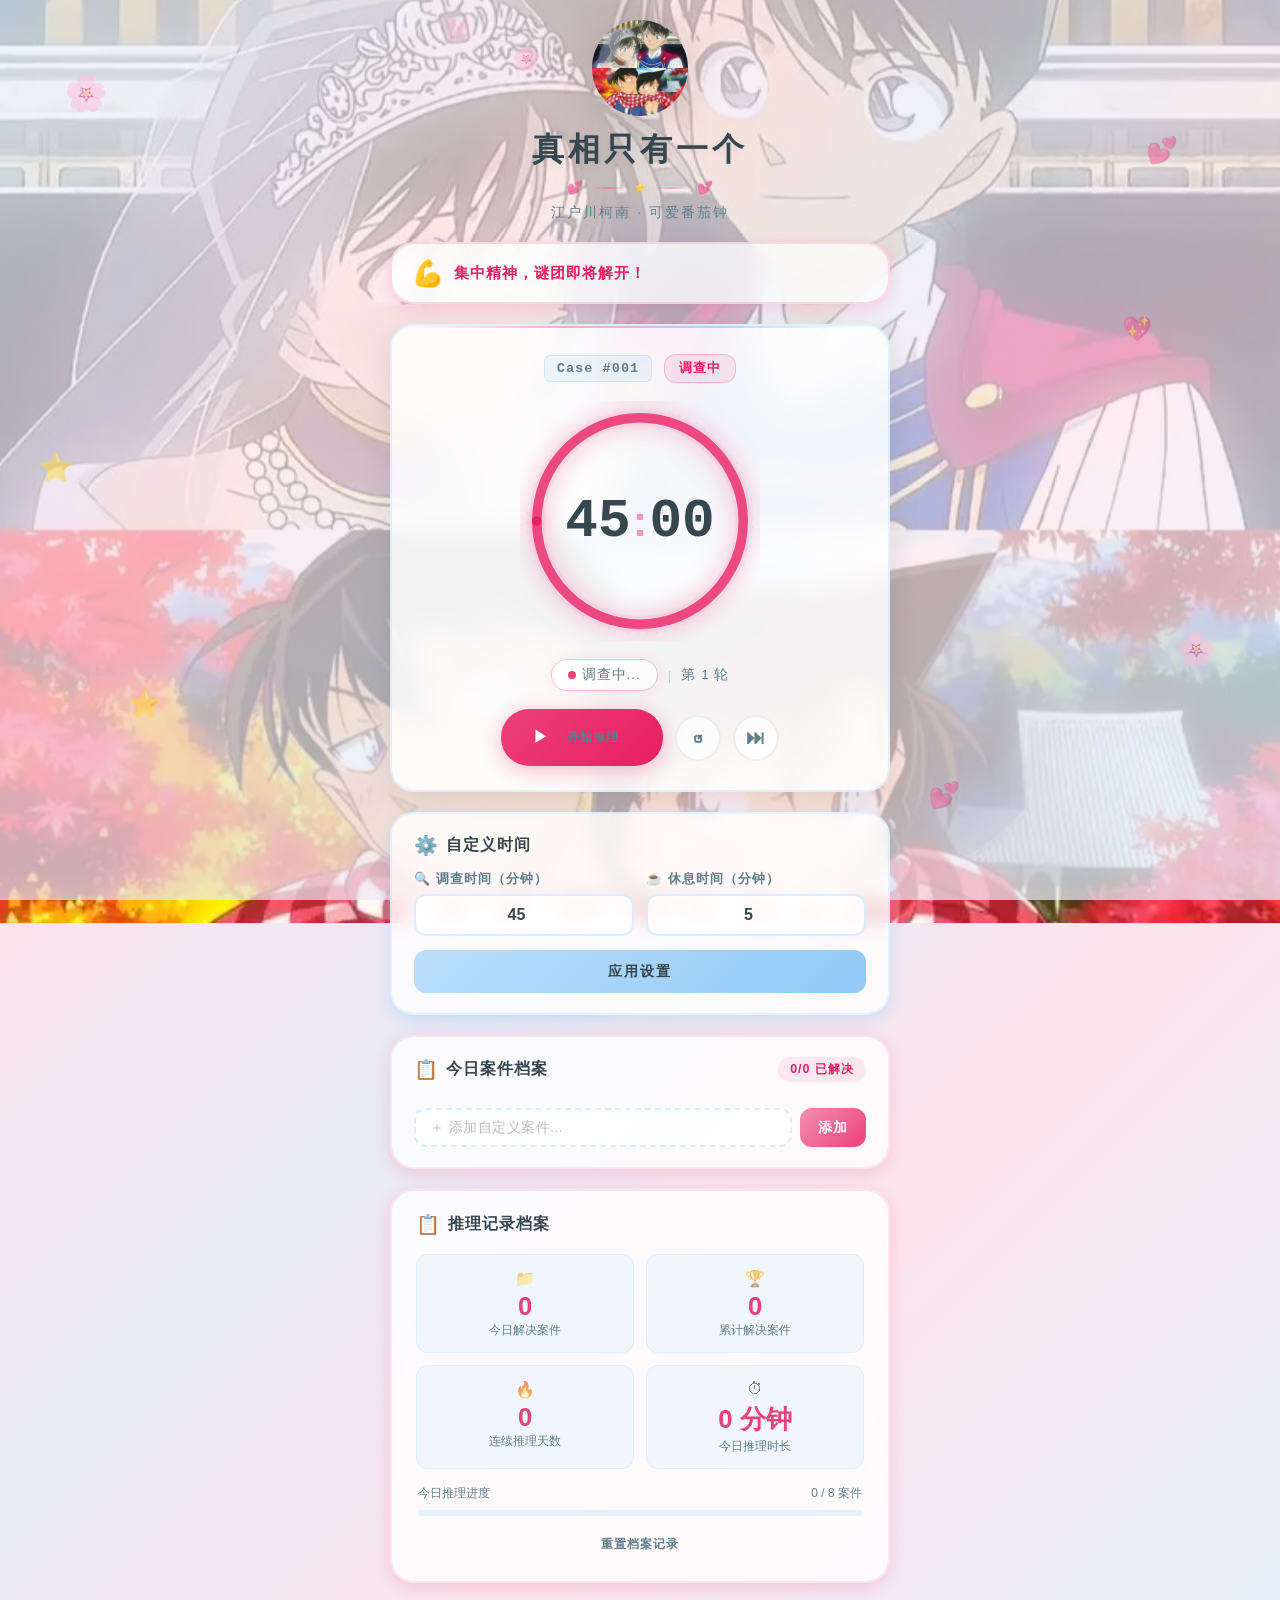
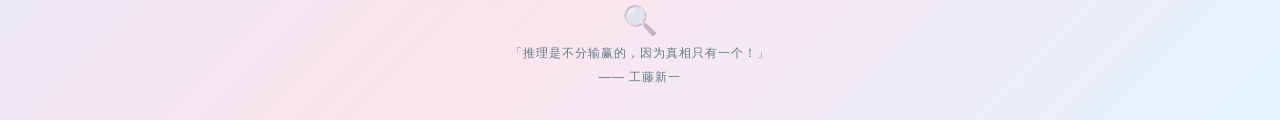
==== commit 6c4b0708: "feat: sub-minute countdown + PWA home screen install - Countdown supports 0.1 min (6 seconds) minimu" ====
--- a/dev.html
+++ b/dev.html
@@ -3,6 +3,12 @@
 <head>
   <meta charset="UTF-8">
   <meta name="viewport" content="width=device-width, initial-scale=1.0">
+  <meta name="apple-mobile-web-app-capable" content="yes">
+  <meta name="apple-mobile-web-app-status-bar-style" content="black-translucent">
+  <meta name="apple-mobile-web-app-title" content="柯南番茄钟">
+  <meta name="theme-color" content="#ec407a">
+  <link rel="apple-touch-icon" href="images/kenan.jpg">
+  <link rel="manifest" href="manifest.json">
   <title>真相只有一个 —— 番茄钟</title>
   <link rel="stylesheet" href="style.css">
 </head>
@@ -102,11 +108,11 @@
       <div class="settings-grid">
         <div class="setting-item">
           <label class="setting-label">🔍 调查时间（分钟）</label>
-          <input type="number" class="setting-input" id="workMinutes" min="1" max="120" value="45">
+          <input type="number" class="setting-input" id="workMinutes" min="0.1" max="120" step="0.5" value="45">
         </div>
         <div class="setting-item">
           <label class="setting-label">☕ 休息时间（分钟）</label>
-          <input type="number" class="setting-input" id="breakMinutes" min="1" max="60" value="5">
+          <input type="number" class="setting-input" id="breakMinutes" min="0.1" max="60" step="0.5" value="5">
         </div>
       </div>
       <button class="btn btn-apply" id="btnApplyTime">应用设置</button>
--- a/style.css
+++ b/style.css
@@ -52,6 +52,7 @@
   position: fixed;
   inset: 0;
   z-index: 0;
+  pointer-events: none;
   background-image: url('images/kenan.jpg');
   background-size: cover;
   background-position: center 30%;
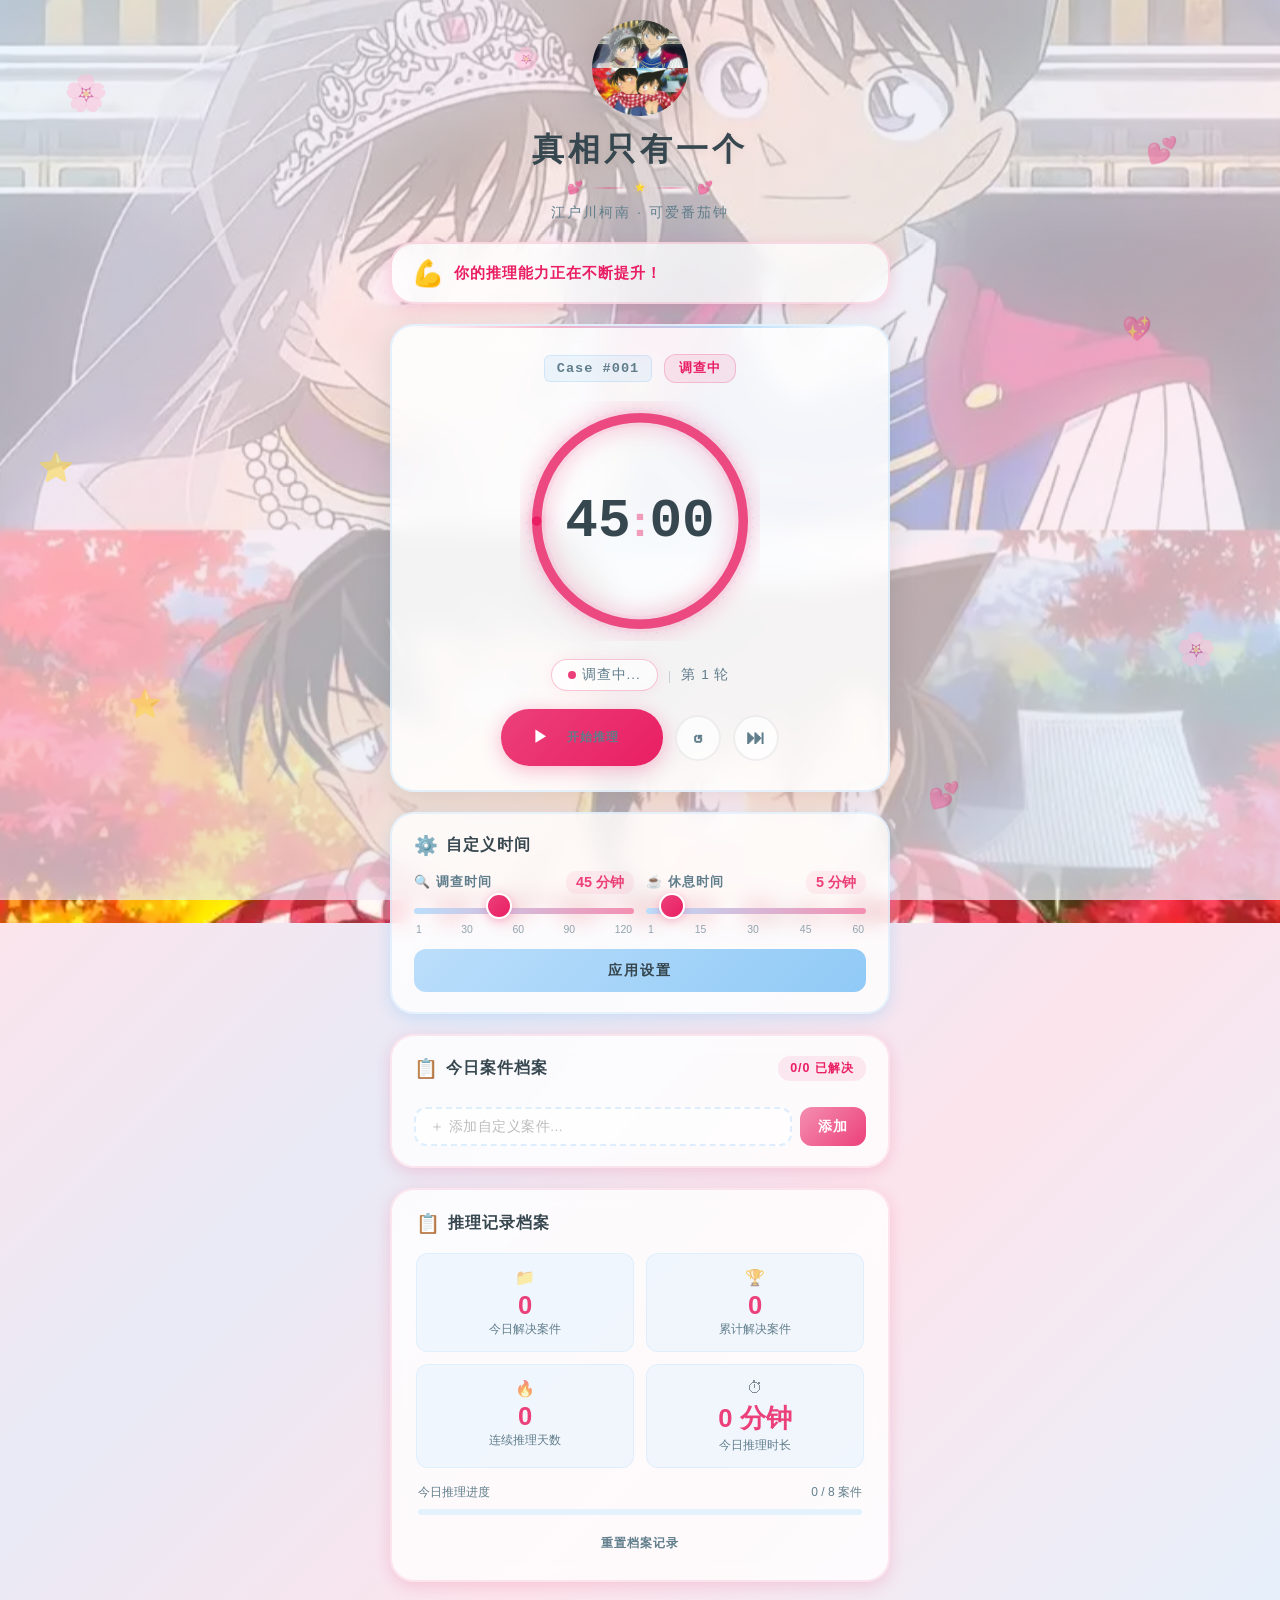
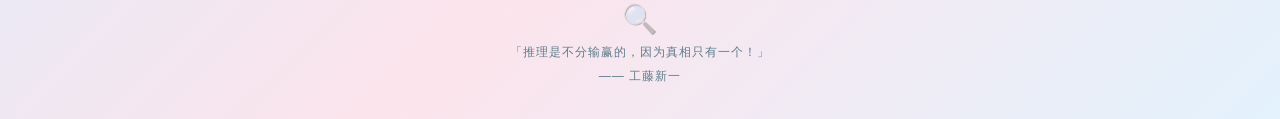
==== commit 01b49ea5: "feat: replace number inputs with range sliders for time setting Work time slider: 1-120 min, break t" ====
--- a/dev.html
+++ b/dev.html
@@ -107,12 +107,24 @@
       </div>
       <div class="settings-grid">
         <div class="setting-item">
-          <label class="setting-label">🔍 调查时间（分钟）</label>
-          <input type="number" class="setting-input" id="workMinutes" min="0.1" max="120" step="0.5" value="45">
+          <div class="setting-label-row">
+            <label class="setting-label">🔍 调查时间</label>
+            <span class="setting-value" id="workValue">45 分钟</span>
+          </div>
+          <input type="range" class="setting-slider" id="workMinutes" min="1" max="120" value="45">
+          <div class="slider-ticks">
+            <span>1</span><span>30</span><span>60</span><span>90</span><span>120</span>
+          </div>
         </div>
         <div class="setting-item">
-          <label class="setting-label">☕ 休息时间（分钟）</label>
-          <input type="number" class="setting-input" id="breakMinutes" min="0.1" max="60" step="0.5" value="5">
+          <div class="setting-label-row">
+            <label class="setting-label">☕ 休息时间</label>
+            <span class="setting-value" id="breakValue">5 分钟</span>
+          </div>
+          <input type="range" class="setting-slider" id="breakMinutes" min="1" max="60" value="5">
+          <div class="slider-ticks">
+            <span>1</span><span>15</span><span>30</span><span>45</span><span>60</span>
+          </div>
         </div>
       </div>
       <button class="btn btn-apply" id="btnApplyTime">应用设置</button>
--- a/style.css
+++ b/style.css
@@ -569,6 +569,62 @@
   box-shadow: 0 0 0 3px rgba(236, 64, 122, 0.1);
 }
 
+.setting-label-row {
+  display: flex;
+  justify-content: space-between;
+  align-items: center;
+  margin-bottom: 8px;
+}
+.setting-value {
+  font-size: 0.9rem;
+  font-weight: 700;
+  color: #ec407a;
+  background: rgba(236, 64, 122, 0.08);
+  padding: 2px 10px;
+  border-radius: 10px;
+}
+
+.setting-slider {
+  width: 100%;
+  -webkit-appearance: none;
+  appearance: none;
+  height: 6px;
+  border-radius: 3px;
+  background: linear-gradient(90deg, #bbdefb, #f48fb1);
+  outline: none;
+  cursor: pointer;
+}
+.setting-slider::-webkit-slider-thumb {
+  -webkit-appearance: none;
+  appearance: none;
+  width: 26px;
+  height: 26px;
+  border-radius: 50%;
+  background: linear-gradient(135deg, #ec407a, #e91e63);
+  cursor: pointer;
+  box-shadow: 0 2px 10px rgba(236, 64, 122, 0.35);
+  border: 2px solid #fff;
+  margin-top: -10px;
+}
+.setting-slider::-moz-range-thumb {
+  width: 26px;
+  height: 26px;
+  border-radius: 50%;
+  background: linear-gradient(135deg, #ec407a, #e91e63);
+  cursor: pointer;
+  box-shadow: 0 2px 10px rgba(236, 64, 122, 0.35);
+  border: 2px solid #fff;
+}
+
+.slider-ticks {
+  display: flex;
+  justify-content: space-between;
+  font-size: 0.65rem;
+  color: #90a4ae;
+  margin-top: 4px;
+  padding: 0 2px;
+}
+
 .btn-apply {
   width: 100%;
   padding: 12px;
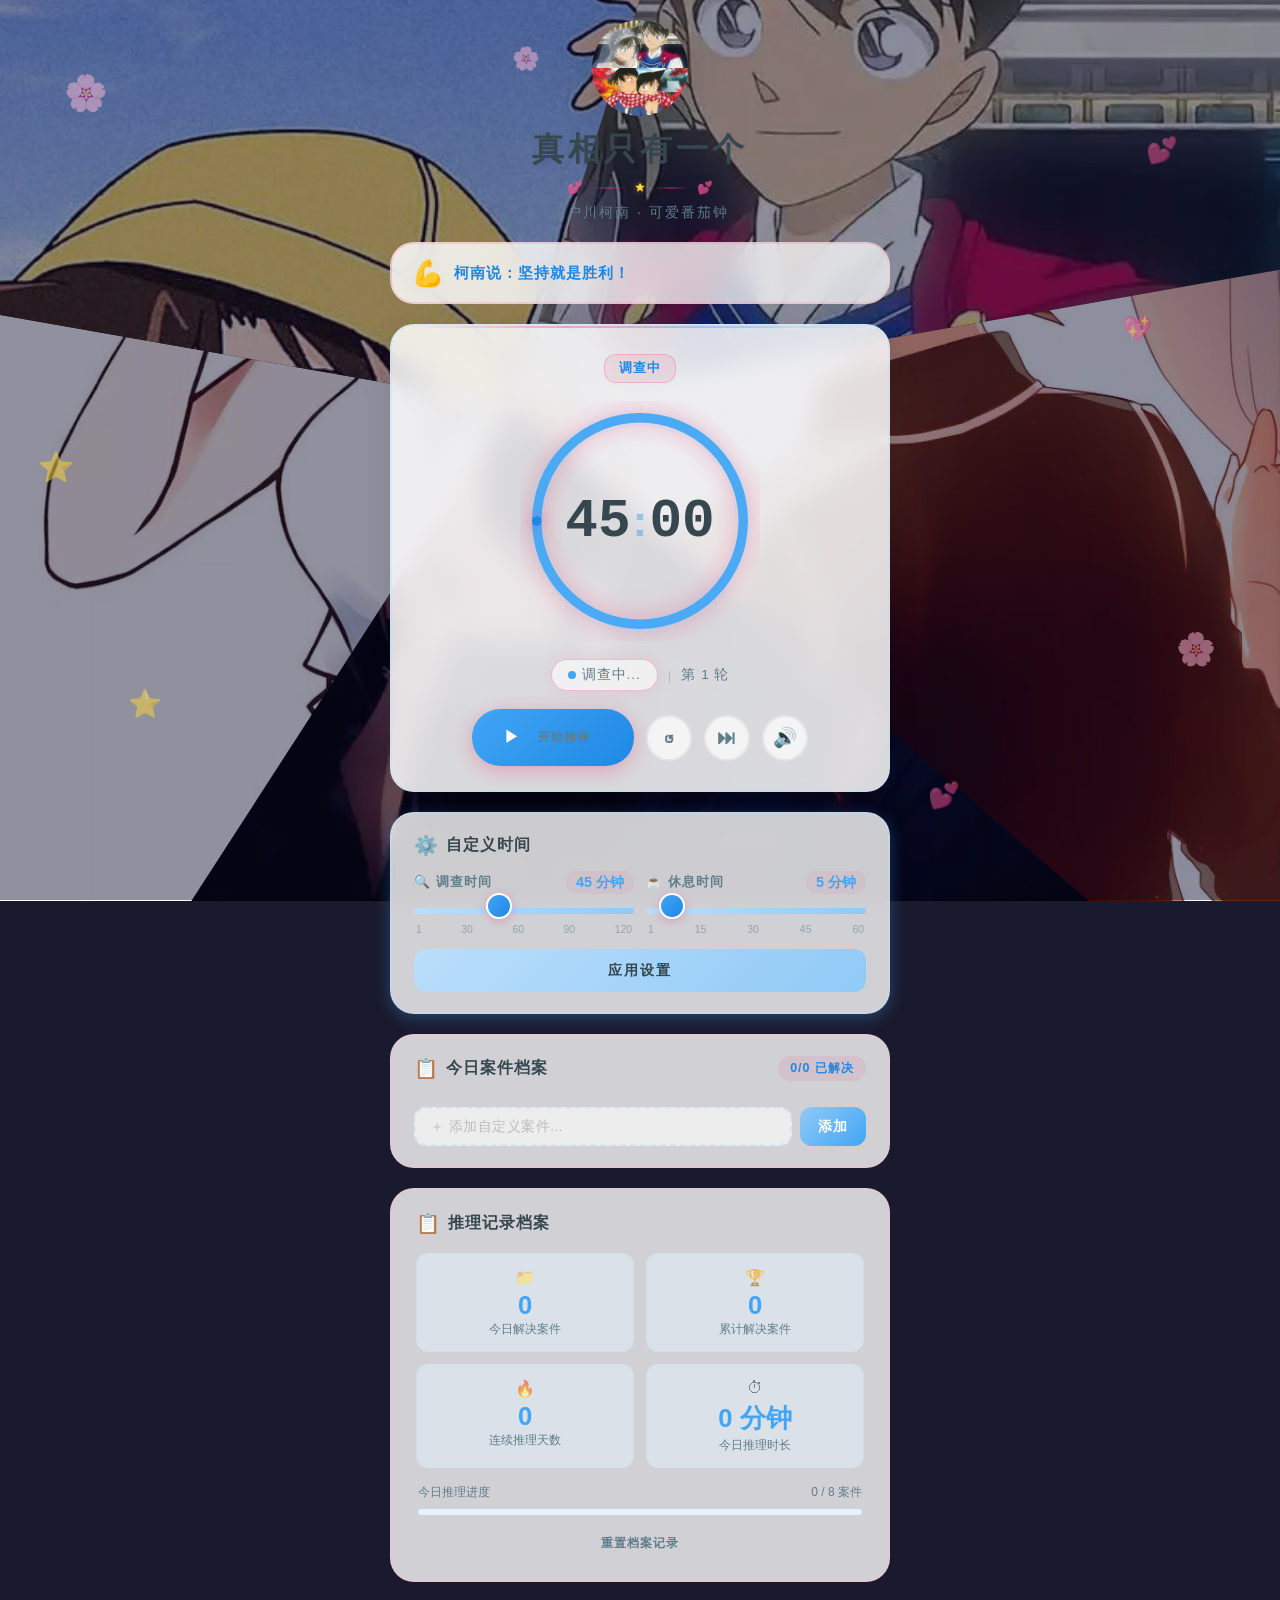
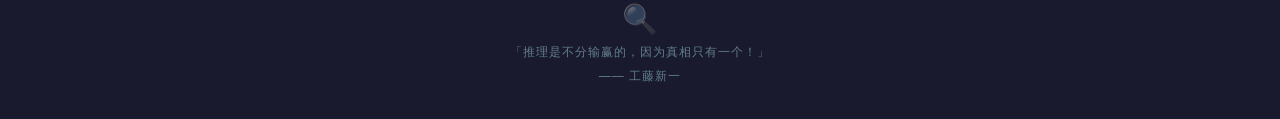
==== commit 3dc537a5: "chore: add background photos and update dev files" ====
--- a/dev.html
+++ b/dev.html
@@ -13,8 +13,14 @@
   <link rel="stylesheet" href="style.css">
 </head>
 <body>
-  <!-- 柯南和小兰合照背景 -->
-  <div class="bg-photo" id="bgPhoto"></div>
+  <!-- 5张照片碎片玻璃背景 -->
+  <div class="bg-grid">
+    <div class="bg-cell bg-cell-1" id="bgCell1"></div>
+    <div class="bg-cell bg-cell-2" id="bgCell2"></div>
+    <div class="bg-cell bg-cell-3" id="bgCell3"></div>
+    <div class="bg-cell bg-cell-4" id="bgCell4"></div>
+    <div class="bg-cell bg-cell-5" id="bgCell5"></div>
+  </div>
   <div class="bg-overlay"></div>
 
   <!-- 可爱装饰元素 -->
@@ -56,7 +62,6 @@
     <main class="timer-section">
       <div class="case-file-card">
         <div class="case-label">
-          <span class="case-number" id="caseNumber">Case #001</span>
           <span class="case-status work-status" id="caseStatus">调查中</span>
         </div>
 
@@ -94,6 +99,7 @@
           </button>
           <button class="btn btn-icon-only" id="btnReset" title="重置">↺</button>
           <button class="btn btn-icon-only" id="btnSkip" title="跳过">⏭</button>
+          <button class="btn btn-icon-only silent-btn" id="btnSilent" title="静音切换">🔊</button>
         </div>
       </div>
     </main>
--- a/style.css
+++ b/style.css
@@ -1,6 +1,6 @@
 /* ============================================
    番茄钟 —— 柯南&小兰 可爱主题
-   淡蓝 + 淡粉 配色
+   蓝色计时 + 琥珀休息 配色
    ============================================ */
 
 :root {
@@ -9,11 +9,17 @@
   --blue-mid: #90caf6;
   --blue-accent: #64b5f6;
   --blue-solid: #42a5f5;
+  --blue-deep: #1e88e5;
   --pink-light: #fce4ec;
   --pink-soft: #f8bbd0;
-  --pink-mid: #f48fb1;
-  --pink-accent: #ec407a;
-  --pink-solid: #e91e63;
+  --pink-mid: #90caf6;
+  --pink-accent: #42a5f5;
+  --pink-solid: #1e88e5;
+  --amber-light: #fff8e1;
+  --amber-soft: #ffecb3;
+  --amber-mid: #ffcc80;
+  --amber-accent: #ff9800;
+  --amber-solid: #f57c00;
   --white: #ffffff;
   --white-soft: #fafafa;
   --text-dark: #37474f;
@@ -21,8 +27,8 @@
   --text-light: #90a4ae;
   --shadow-soft: 0 4px 20px rgba(0, 0, 0, 0.08);
   --shadow-card: 0 8px 32px rgba(0, 0, 0, 0.1);
-  --shadow-pink: 0 4px 16px rgba(236, 64, 122, 0.2);
-  --shadow-blue: 0 4px 16px rgba(66, 165, 245, 0.2);
+  --shadow-blue: 0 4px 16px rgba(66, 165, 245, 0.3);
+  --shadow-amber: 0 4px 16px rgba(255, 152, 0, 0.2);
   --radius-sm: 12px;
   --radius: 18px;
   --radius-lg: 24px;
@@ -33,7 +39,7 @@
 
 body {
   font-family: "Microsoft YaHei", "PingFang SC", "Noto Sans SC", sans-serif;
-  background: linear-gradient(135deg, #e3f2fd 0%, #fce4ec 30%, #e8eaf6 50%, #fce4ec 70%, #e3f2fd 100%);
+  background: #1a1a2e;
   color: var(--text-dark);
   min-height: 100vh;
   display: flex;
@@ -47,33 +53,46 @@
   position: relative;
 }
 
-/* ========== 背景合照 ========== */
-.bg-photo {
+/* ========== 5图碎片玻璃背景（放射裂纹，互不重叠） ========== */
+.bg-grid {
   position: fixed;
   inset: 0;
   z-index: 0;
   pointer-events: none;
-  background-image: url('images/kenan.jpg');
+}
+
+.bg-cell {
+  position: absolute;
+  inset: -1px;
   background-size: cover;
-  background-position: center 30%;
+  background-position: center;
   background-repeat: no-repeat;
-  filter: brightness(1.05) saturate(1.1);
-  transform: scale(1.05);
-}
+  filter: drop-shadow(0 0 2px rgba(0, 0, 0, 0.5));
+}
+
+/* 5 条放射裂纹，撞击点 (40%, 45%)，碎片互不重叠 */
+.bg-cell-1 { clip-path: polygon(40% 45%, 50% 0, 100% 0, 100% 30%); }
+.bg-cell-2 { clip-path: polygon(40% 45%, 100% 30%, 100% 100%, 85% 100%); }
+.bg-cell-3 { clip-path: polygon(40% 45%, 85% 100%, 15% 100%); }
+.bg-cell-4 { clip-path: polygon(40% 45%, 15% 100%, 0 100%, 0 35%); }
+.bg-cell-5 { clip-path: polygon(40% 45%, 0 35%, 0 0, 50% 0); }
 
 .bg-overlay {
   position: fixed;
   inset: 0;
   z-index: 1;
-  background: linear-gradient(
-    135deg,
-    rgba(227, 242, 253, 0.75) 0%,
-    rgba(252, 228, 236, 0.7) 30%,
-    rgba(232, 234, 246, 0.7) 50%,
-    rgba(252, 228, 236, 0.7) 70%,
-    rgba(227, 242, 253, 0.75) 100%
-  );
   pointer-events: none;
+  background: rgba(10, 10, 40, 0.45);
+}
+
+/* 卡片内容区域加深背景保证可读性 */
+.case-file-card,
+.settings-section,
+.stats-section,
+.task-section,
+.encourage-box {
+  background: rgba(255, 255, 255, 0.88);
+  backdrop-filter: blur(12px);
 }
 
 /* ========== 可爱浮动装饰 ========== */
@@ -81,7 +100,7 @@
   position: fixed;
   inset: 0;
   pointer-events: none;
-  z-index: 2;
+  z-index: 7;
   overflow: hidden;
 }
 .cute-float {
@@ -108,7 +127,7 @@
 
 .container {
   position: relative;
-  z-index: 3;
+  z-index: 10;
   width: 100%;
   max-width: 500px;
   display: flex;
@@ -228,7 +247,7 @@
 .encourage-text {
   font-size: 0.95rem;
   font-weight: 600;
-  color: #e91e63;
+  color: #1e88e5;
   letter-spacing: 1px;
   line-height: 1.4;
 }
@@ -283,14 +302,14 @@
 }
 .case-status.work-status {
   background: rgba(236, 64, 122, 0.1);
-  color: #e91e63;
+  color: #1e88e5;
   border: 1px solid rgba(236, 64, 122, 0.25);
   animation: status-pulse 2.5s ease-in-out infinite;
 }
 .case-status.break-status {
-  background: rgba(66, 165, 245, 0.1);
-  color: #42a5f5;
-  border: 1px solid rgba(66, 165, 245, 0.25);
+  background: rgba(255, 152, 0, 0.1);
+  color: #f57c00;
+  border: 1px solid rgba(255, 152, 0, 0.25);
 }
 
 @keyframes status-pulse {
@@ -332,13 +351,13 @@
 }
 
 .ring-progress.work-mode {
-  stroke: #ec407a;
+  stroke: #42a5f5;
   filter: drop-shadow(0 0 10px rgba(236, 64, 122, 0.5));
 }
 
 .ring-progress.break-mode {
-  stroke: #42a5f5;
-  filter: drop-shadow(0 0 10px rgba(66, 165, 245, 0.5));
+  stroke: #ff9800;
+  filter: drop-shadow(0 0 10px rgba(255, 152, 0, 0.5));
 }
 
 .ring-glow {
@@ -349,7 +368,7 @@
 }
 
 .ring-glow.active {
-  stroke: #f48fb1;
+  stroke: #90caf6;
   opacity: 0.12;
   animation: pulse-glow 2.5s ease-in-out infinite;
 }
@@ -360,7 +379,7 @@
 }
 
 .ring-bowtie-dot {
-  fill: #e91e63;
+  fill: #1e88e5;
   filter: drop-shadow(0 0 6px rgba(233, 30, 99, 0.6));
 }
 
@@ -387,7 +406,7 @@
 .timer-separator {
   font-size: 2.8rem;
   font-weight: 700;
-  color: #ec407a;
+  color: #42a5f5;
   animation: blink-sep 1s steps(1) infinite;
 }
 
@@ -423,17 +442,17 @@
   box-shadow: 0 0 14px rgba(236, 64, 122, 0.1);
 }
 .mode-indicator.break {
-  border-color: rgba(66, 165, 245, 0.3);
-  box-shadow: 0 0 14px rgba(66, 165, 245, 0.1);
+  border-color: rgba(255, 152, 0, 0.3);
+  box-shadow: 0 0 14px rgba(255, 152, 0, 0.1);
 }
 
 .mode-dot {
   width: 8px; height: 8px;
   border-radius: 50%;
-  background: #ec407a;
+  background: #42a5f5;
   animation: dot-pulse 1.5s ease-in-out infinite;
 }
-.mode-indicator.break .mode-dot { background: #42a5f5; }
+.mode-indicator.break .mode-dot { background: #ff9800; }
 
 @keyframes dot-pulse {
   0%, 100% { opacity: 1; box-shadow: 0 0 4px currentColor; }
@@ -470,7 +489,7 @@
 
 .btn-primary {
   padding: 14px 32px;
-  background: linear-gradient(135deg, #ec407a, #e91e63);
+  background: linear-gradient(135deg, #42a5f5, #1e88e5);
   color: #fff;
   border-radius: 28px;
   font-size: 0.95rem;
@@ -485,11 +504,11 @@
 .btn-primary:active { transform: scale(0.95) translateY(0); }
 
 .btn-primary.paused-state {
-  background: linear-gradient(135deg, #42a5f5, #1e88e5);
-  box-shadow: 0 4px 20px rgba(30, 136, 229, 0.3);
+  background: linear-gradient(135deg, #ff9800, #f57c00);
+  box-shadow: 0 4px 20px rgba(255, 152, 0, 0.3);
 }
 .btn-primary.paused-state:hover {
-  box-shadow: 0 6px 28px rgba(66, 165, 245, 0.45);
+  box-shadow: 0 6px 28px rgba(255, 152, 0, 0.45);
 }
 
 .btn-icon-only {
@@ -502,8 +521,13 @@
 }
 .btn-icon-only:hover {
   background: #fff;
-  color: #ec407a;
+  color: #42a5f5;
   border-color: rgba(236, 64, 122, 0.25);
+}
+
+.silent-btn.silent {
+  color: #999;
+  border-color: rgba(0, 0, 0, 0.08);
 }
 
 /* ========== 时间自定义设置 ========== */
@@ -565,7 +589,7 @@
 }
 
 .setting-input:focus {
-  border-color: #ec407a;
+  border-color: #42a5f5;
   box-shadow: 0 0 0 3px rgba(236, 64, 122, 0.1);
 }
 
@@ -578,7 +602,7 @@
 .setting-value {
   font-size: 0.9rem;
   font-weight: 700;
-  color: #ec407a;
+  color: #42a5f5;
   background: rgba(236, 64, 122, 0.08);
   padding: 2px 10px;
   border-radius: 10px;
@@ -590,7 +614,7 @@
   appearance: none;
   height: 6px;
   border-radius: 3px;
-  background: linear-gradient(90deg, #bbdefb, #f48fb1);
+  background: linear-gradient(90deg, #bbdefb, #90caf6);
   outline: none;
   cursor: pointer;
 }
@@ -600,7 +624,7 @@
   width: 26px;
   height: 26px;
   border-radius: 50%;
-  background: linear-gradient(135deg, #ec407a, #e91e63);
+  background: linear-gradient(135deg, #42a5f5, #1e88e5);
   cursor: pointer;
   box-shadow: 0 2px 10px rgba(236, 64, 122, 0.35);
   border: 2px solid #fff;
@@ -610,7 +634,7 @@
   width: 26px;
   height: 26px;
   border-radius: 50%;
-  background: linear-gradient(135deg, #ec407a, #e91e63);
+  background: linear-gradient(135deg, #42a5f5, #1e88e5);
   cursor: pointer;
   box-shadow: 0 2px 10px rgba(236, 64, 122, 0.35);
   border: 2px solid #fff;
@@ -700,7 +724,7 @@
   display: block;
   font-size: 1.6rem;
   font-weight: 700;
-  color: #ec407a;
+  color: #42a5f5;
   font-variant-numeric: tabular-nums;
 }
 
@@ -731,7 +755,7 @@
 }
 .goal-fill {
   height: 100%;
-  background: linear-gradient(90deg, #f48fb1, #ec407a);
+  background: linear-gradient(90deg, #90caf6, #42a5f5);
   border-radius: 3px;
   transition: width 0.6s ease;
   box-shadow: 0 0 8px rgba(236, 64, 122, 0.3);
@@ -750,7 +774,7 @@
   transition: color var(--transition);
   letter-spacing: 1px;
 }
-.btn-text:hover { color: #ec407a; }
+.btn-text:hover { color: #42a5f5; }
 
 /* ========== 任务列表 ========== */
 .task-section {
@@ -780,7 +804,7 @@
 .task-progress {
   font-size: 0.78rem;
   font-weight: 600;
-  color: #e91e63;
+  color: #1e88e5;
   background: rgba(236, 64, 122, 0.1);
   padding: 4px 12px;
   border-radius: 12px;
@@ -845,7 +869,7 @@
 }
 .task-card-status.in-progress {
   background: rgba(236, 64, 122, 0.1);
-  color: #e91e63;
+  color: #1e88e5;
 }
 .task-card-status.done {
   background: rgba(76, 175, 80, 0.1);
@@ -867,7 +891,7 @@
 }
 .task-card:hover .task-card-delete:hover {
   opacity: 1;
-  color: #e91e63;
+  color: #1e88e5;
 }
 
 .task-add-row {
@@ -888,7 +912,7 @@
   letter-spacing: 0.5px;
 }
 .task-add-input:focus {
-  border-color: #ec407a;
+  border-color: #42a5f5;
   border-style: solid;
   box-shadow: 0 0 0 3px rgba(236, 64, 122, 0.08);
 }
@@ -897,7 +921,7 @@
 }
 .btn-task-add {
   padding: 10px 18px;
-  background: linear-gradient(135deg, #f48fb1, #ec407a);
+  background: linear-gradient(135deg, #90caf6, #42a5f5);
   color: #fff;
   border: none;
   border-radius: var(--radius-sm);
@@ -1027,7 +1051,7 @@
   transform: translate(-50%, -50%);
   font-size: 32px;
   font-weight: 900;
-  color: #e91e63;
+  color: #1e88e5;
   text-shadow: 0 2px 12px rgba(233, 30, 99, 0.5);
   z-index: 3;
   animation: count-pop 0.8s ease-out 0.3s both;
@@ -1065,7 +1089,7 @@
 
 .goal-sub {
   font-size: 0.85rem;
-  color: #e91e63;
+  color: #1e88e5;
   letter-spacing: 2px;
   margin: 4px 0 0;
   font-weight: 600;
@@ -1075,7 +1099,7 @@
 .glasses-reflection {
   position: fixed;
   inset: 0;
-  z-index: 4;
+  z-index: 8;
   pointer-events: none;
   opacity: 0;
   transition: opacity 0.8s ease;
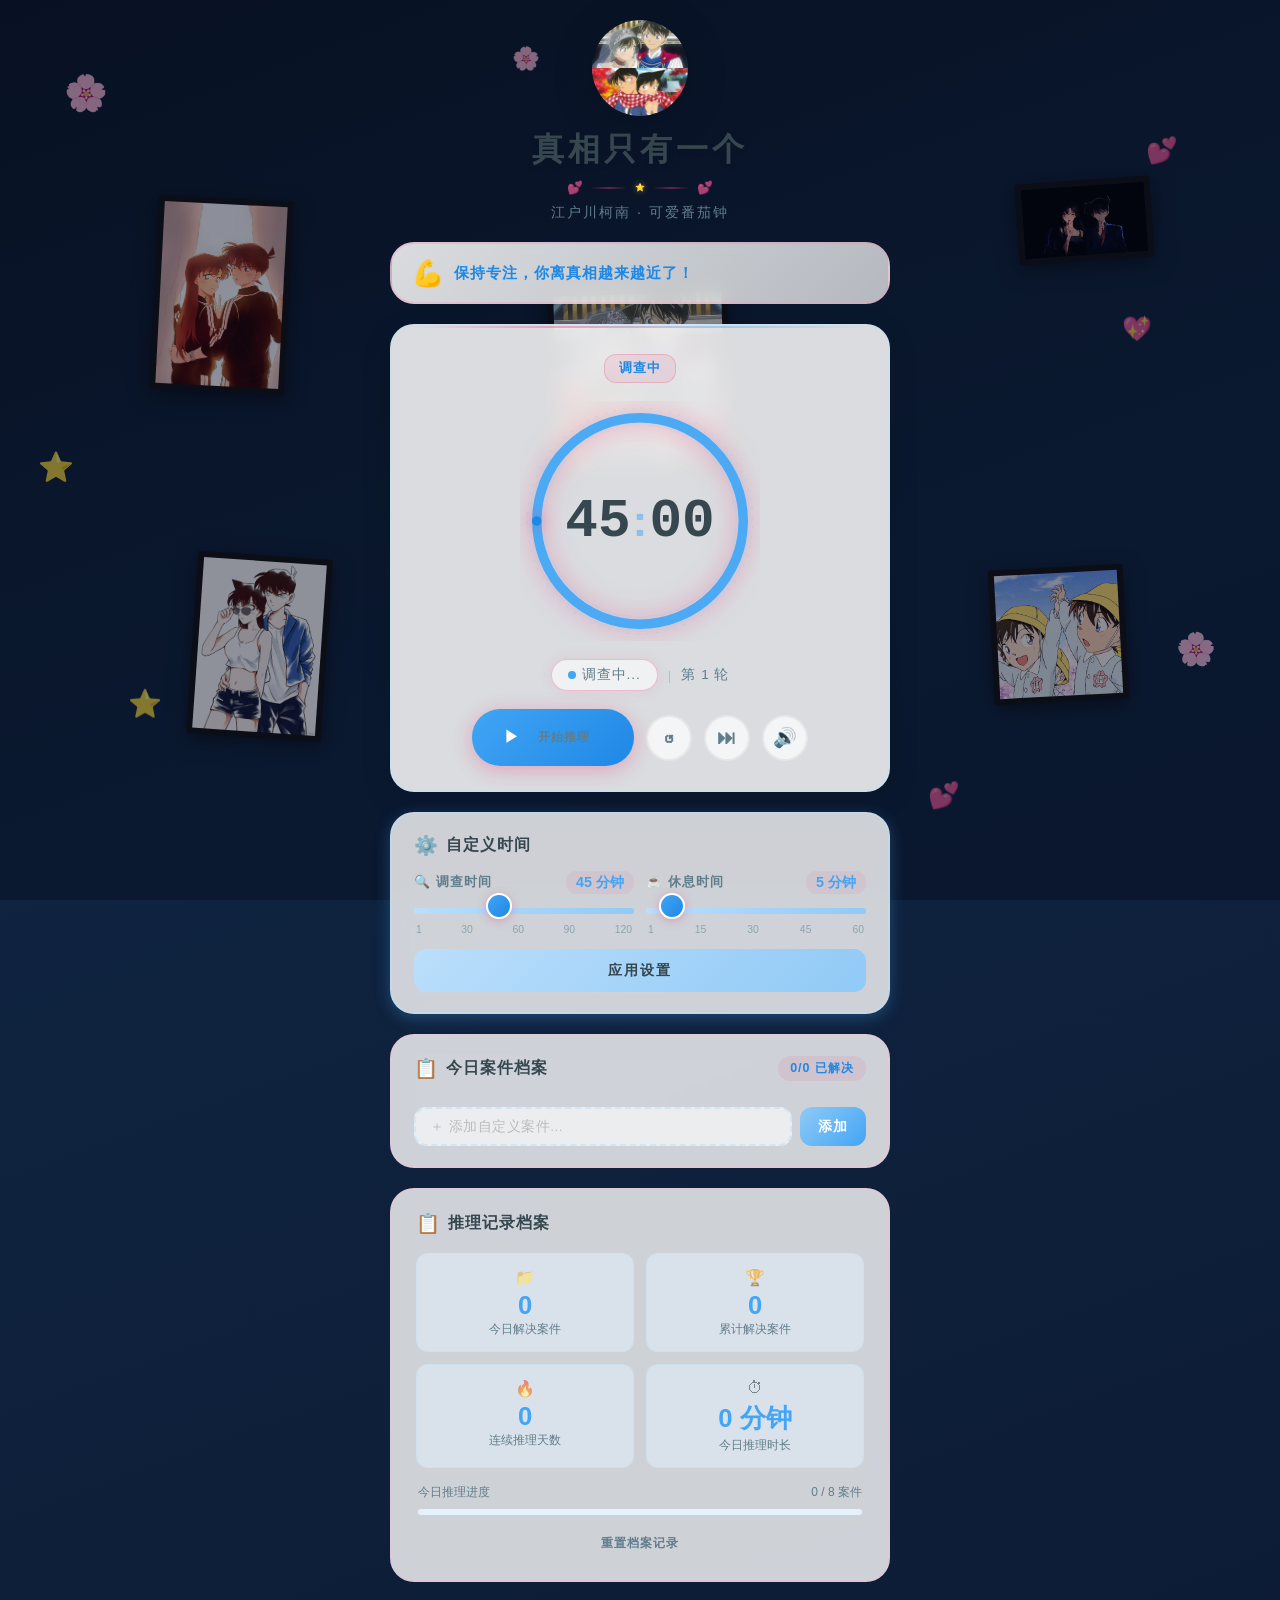
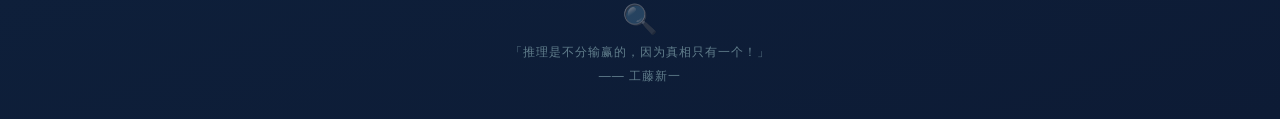
==== commit 31d924df: "feat: photo wall collage background with deep blue theme - Replace clip-path shards with polaroid-st" ====
--- a/dev.html
+++ b/dev.html
@@ -13,13 +13,13 @@
   <link rel="stylesheet" href="style.css">
 </head>
 <body>
-  <!-- 5张照片碎片玻璃背景 -->
-  <div class="bg-grid">
-    <div class="bg-cell bg-cell-1" id="bgCell1"></div>
-    <div class="bg-cell bg-cell-2" id="bgCell2"></div>
-    <div class="bg-cell bg-cell-3" id="bgCell3"></div>
-    <div class="bg-cell bg-cell-4" id="bgCell4"></div>
-    <div class="bg-cell bg-cell-5" id="bgCell5"></div>
+  <!-- 5张照片拍立得拼贴背景 -->
+  <div class="bg-collage">
+    <div class="photo-card photo-kenan"><img src="images/kenan.jpg" alt=""></div>
+    <div class="photo-card photo-2"><img src="images/photo2.jpg" alt=""></div>
+    <div class="photo-card photo-3"><img src="images/photo3.jpg" alt=""></div>
+    <div class="photo-card photo-4"><img src="images/photo4.jpg" alt=""></div>
+    <div class="photo-card photo-5"><img src="images/photo5.jpg" alt=""></div>
   </div>
   <div class="bg-overlay"></div>
 
--- a/style.css
+++ b/style.css
@@ -39,7 +39,7 @@
 
 body {
   font-family: "Microsoft YaHei", "PingFang SC", "Noto Sans SC", sans-serif;
-  background: #1a1a2e;
+  background: linear-gradient(160deg, #0a1628 0%, #0f2440 40%, #0d1b35 100%);
   color: var(--text-dark);
   min-height: 100vh;
   display: flex;
@@ -53,36 +53,69 @@
   position: relative;
 }
 
-/* ========== 5图碎片玻璃背景（放射裂纹，互不重叠） ========== */
-.bg-grid {
+/* ========== 5图拍立得拼贴背景 ========== */
+.bg-collage {
   position: fixed;
   inset: 0;
   z-index: 0;
   pointer-events: none;
 }
 
-.bg-cell {
+.photo-card {
   position: absolute;
-  inset: -1px;
-  background-size: cover;
-  background-position: center;
-  background-repeat: no-repeat;
-  filter: drop-shadow(0 0 2px rgba(0, 0, 0, 0.5));
-}
-
-/* 5 条放射裂纹，撞击点 (40%, 45%)，碎片互不重叠 */
-.bg-cell-1 { clip-path: polygon(40% 45%, 50% 0, 100% 0, 100% 30%); }
-.bg-cell-2 { clip-path: polygon(40% 45%, 100% 30%, 100% 100%, 85% 100%); }
-.bg-cell-3 { clip-path: polygon(40% 45%, 85% 100%, 15% 100%); }
-.bg-cell-4 { clip-path: polygon(40% 45%, 15% 100%, 0 100%, 0 35%); }
-.bg-cell-5 { clip-path: polygon(40% 45%, 0 35%, 0 0, 50% 0); }
+  padding: 6px;
+  background: #111;
+  border-radius: 3px;
+  box-shadow: 0 6px 20px rgba(0, 0, 0, 0.5);
+}
+
+.photo-card img {
+  display: block;
+  width: 100%;
+  height: auto;
+}
+
+.photo-kenan {
+  top: 42%;
+  left: 50%;
+  width: 180px;
+  transform: translate(-50%, -50%) rotate(-2deg);
+}
+
+.photo-2 {
+  top: 22%;
+  left: 12%;
+  width: 135px;
+  transform: rotate(3deg);
+}
+
+.photo-3 {
+  top: 20%;
+  right: 10%;
+  width: 135px;
+  transform: rotate(-4deg);
+}
+
+.photo-4 {
+  bottom: 18%;
+  left: 15%;
+  width: 135px;
+  transform: rotate(4deg);
+}
+
+.photo-5 {
+  bottom: 22%;
+  right: 12%;
+  width: 135px;
+  transform: rotate(-3deg);
+}
 
 .bg-overlay {
   position: fixed;
   inset: 0;
   z-index: 1;
   pointer-events: none;
-  background: rgba(10, 10, 40, 0.45);
+  background: rgba(5, 12, 30, 0.45);
 }
 
 /* 卡片内容区域加深背景保证可读性 */
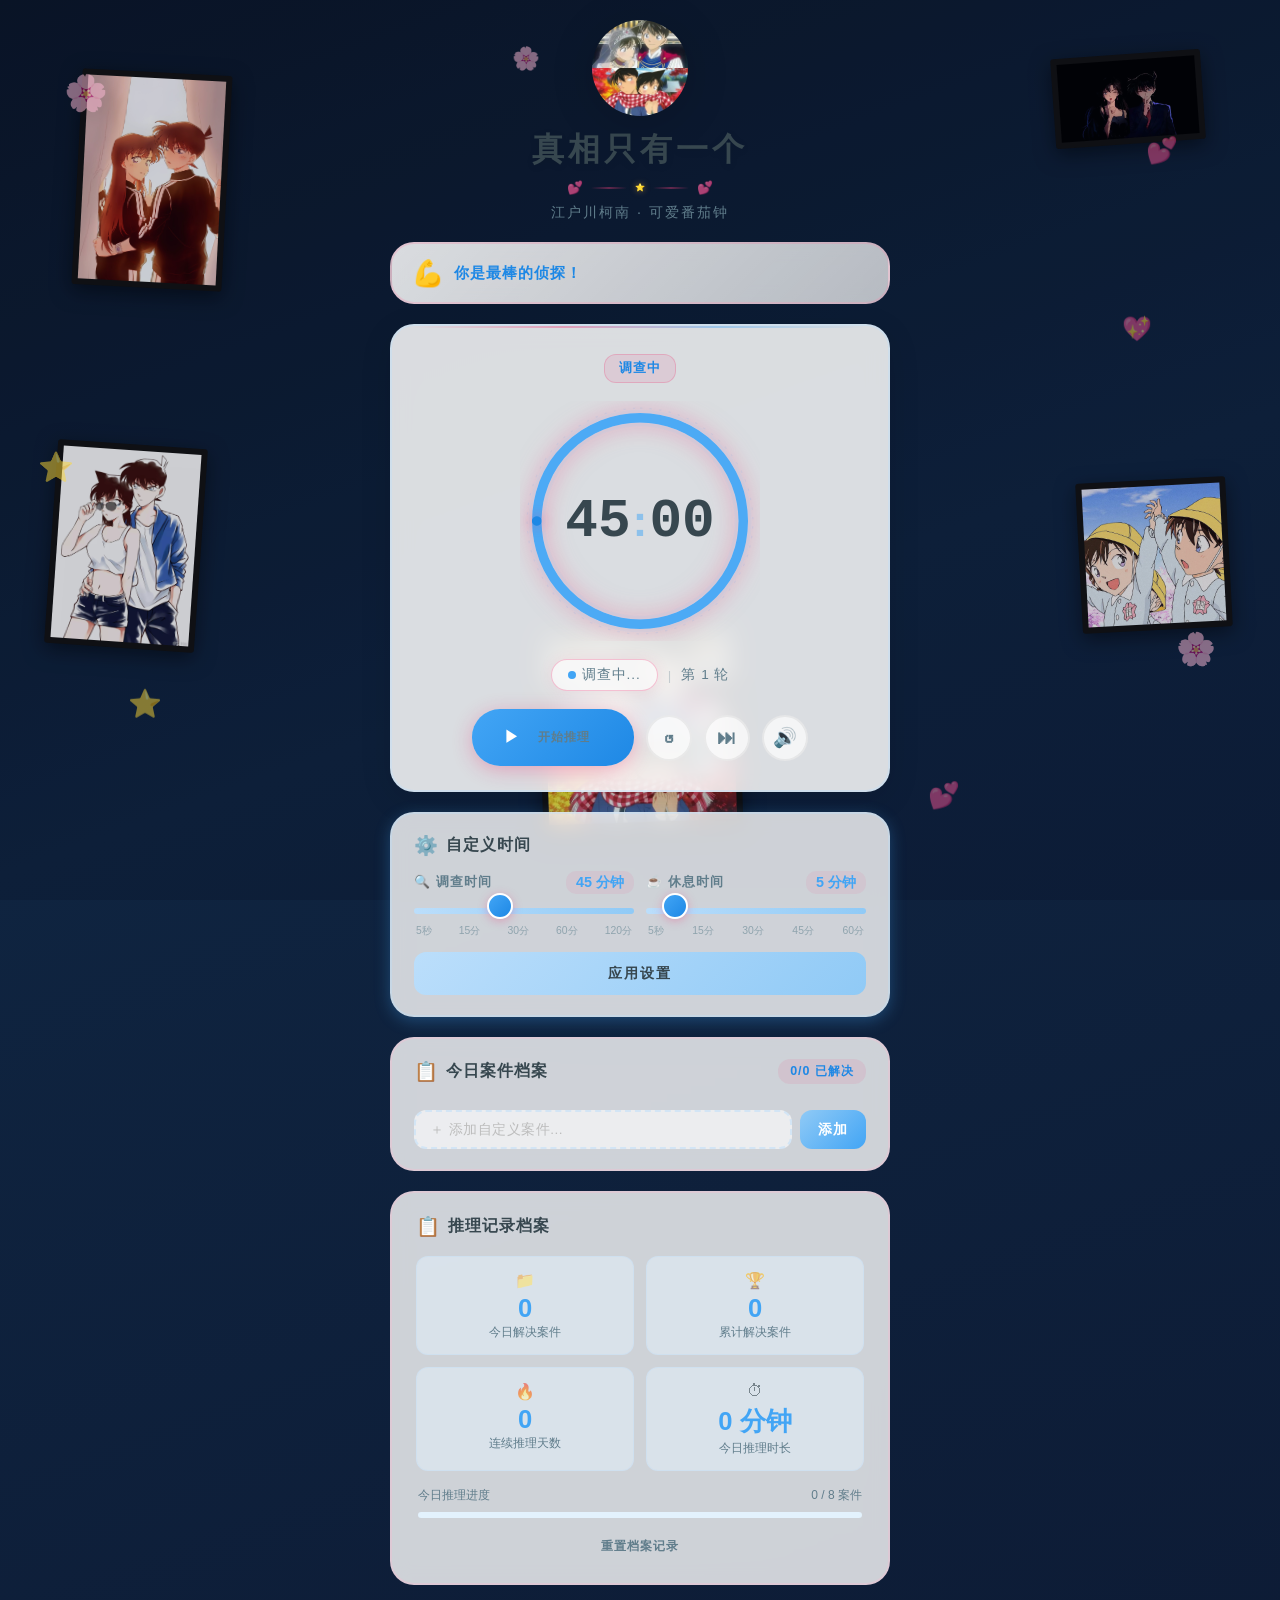
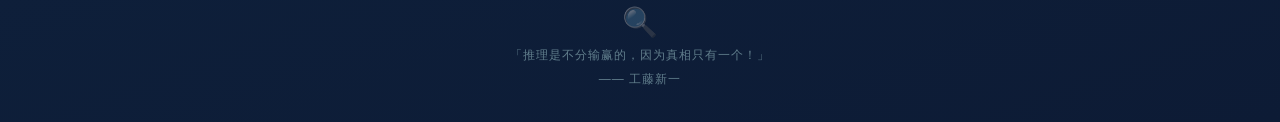
==== commit e6316d81: "feat: second-level precision timer, slider 5s-7200s" ====
--- a/dev.html
+++ b/dev.html
@@ -117,9 +117,9 @@
             <label class="setting-label">🔍 调查时间</label>
             <span class="setting-value" id="workValue">45 分钟</span>
           </div>
-          <input type="range" class="setting-slider" id="workMinutes" min="1" max="120" value="45">
+          <input type="range" class="setting-slider" id="workSec" min="5" max="7200" step="5" value="2700">
           <div class="slider-ticks">
-            <span>1</span><span>30</span><span>60</span><span>90</span><span>120</span>
+            <span>5秒</span><span>15分</span><span>30分</span><span>60分</span><span>120分</span>
           </div>
         </div>
         <div class="setting-item">
@@ -127,9 +127,9 @@
             <label class="setting-label">☕ 休息时间</label>
             <span class="setting-value" id="breakValue">5 分钟</span>
           </div>
-          <input type="range" class="setting-slider" id="breakMinutes" min="1" max="60" value="5">
+          <input type="range" class="setting-slider" id="breakSec" min="5" max="3600" step="5" value="300">
           <div class="slider-ticks">
-            <span>1</span><span>15</span><span>30</span><span>45</span><span>60</span>
+            <span>5秒</span><span>15分</span><span>30分</span><span>45分</span><span>60分</span>
           </div>
         </div>
       </div>
--- a/style.css
+++ b/style.css
@@ -76,37 +76,37 @@
 }
 
 .photo-kenan {
-  top: 42%;
+  bottom: 8%;
   left: 50%;
-  width: 180px;
-  transform: translate(-50%, -50%) rotate(-2deg);
+  width: 200px;
+  transform: translate(-50%, 0) rotate(-2deg);
 }
 
 .photo-2 {
-  top: 22%;
-  left: 12%;
-  width: 135px;
+  top: 8%;
+  left: 6%;
+  width: 150px;
   transform: rotate(3deg);
 }
 
 .photo-3 {
-  top: 20%;
-  right: 10%;
-  width: 135px;
+  top: 6%;
+  right: 6%;
+  width: 150px;
   transform: rotate(-4deg);
 }
 
 .photo-4 {
-  bottom: 18%;
-  left: 15%;
-  width: 135px;
+  bottom: 28%;
+  left: 4%;
+  width: 150px;
   transform: rotate(4deg);
 }
 
 .photo-5 {
-  bottom: 22%;
-  right: 12%;
-  width: 135px;
+  bottom: 30%;
+  right: 4%;
+  width: 150px;
   transform: rotate(-3deg);
 }
 
@@ -115,7 +115,7 @@
   inset: 0;
   z-index: 1;
   pointer-events: none;
-  background: rgba(5, 12, 30, 0.45);
+  background: rgba(5, 12, 30, 0.2);
 }
 
 /* 卡片内容区域加深背景保证可读性 */
@@ -124,7 +124,7 @@
 .stats-section,
 .task-section,
 .encourage-box {
-  background: rgba(255, 255, 255, 0.88);
+  background: rgba(255, 255, 255, 0.55);
   backdrop-filter: blur(12px);
 }
 
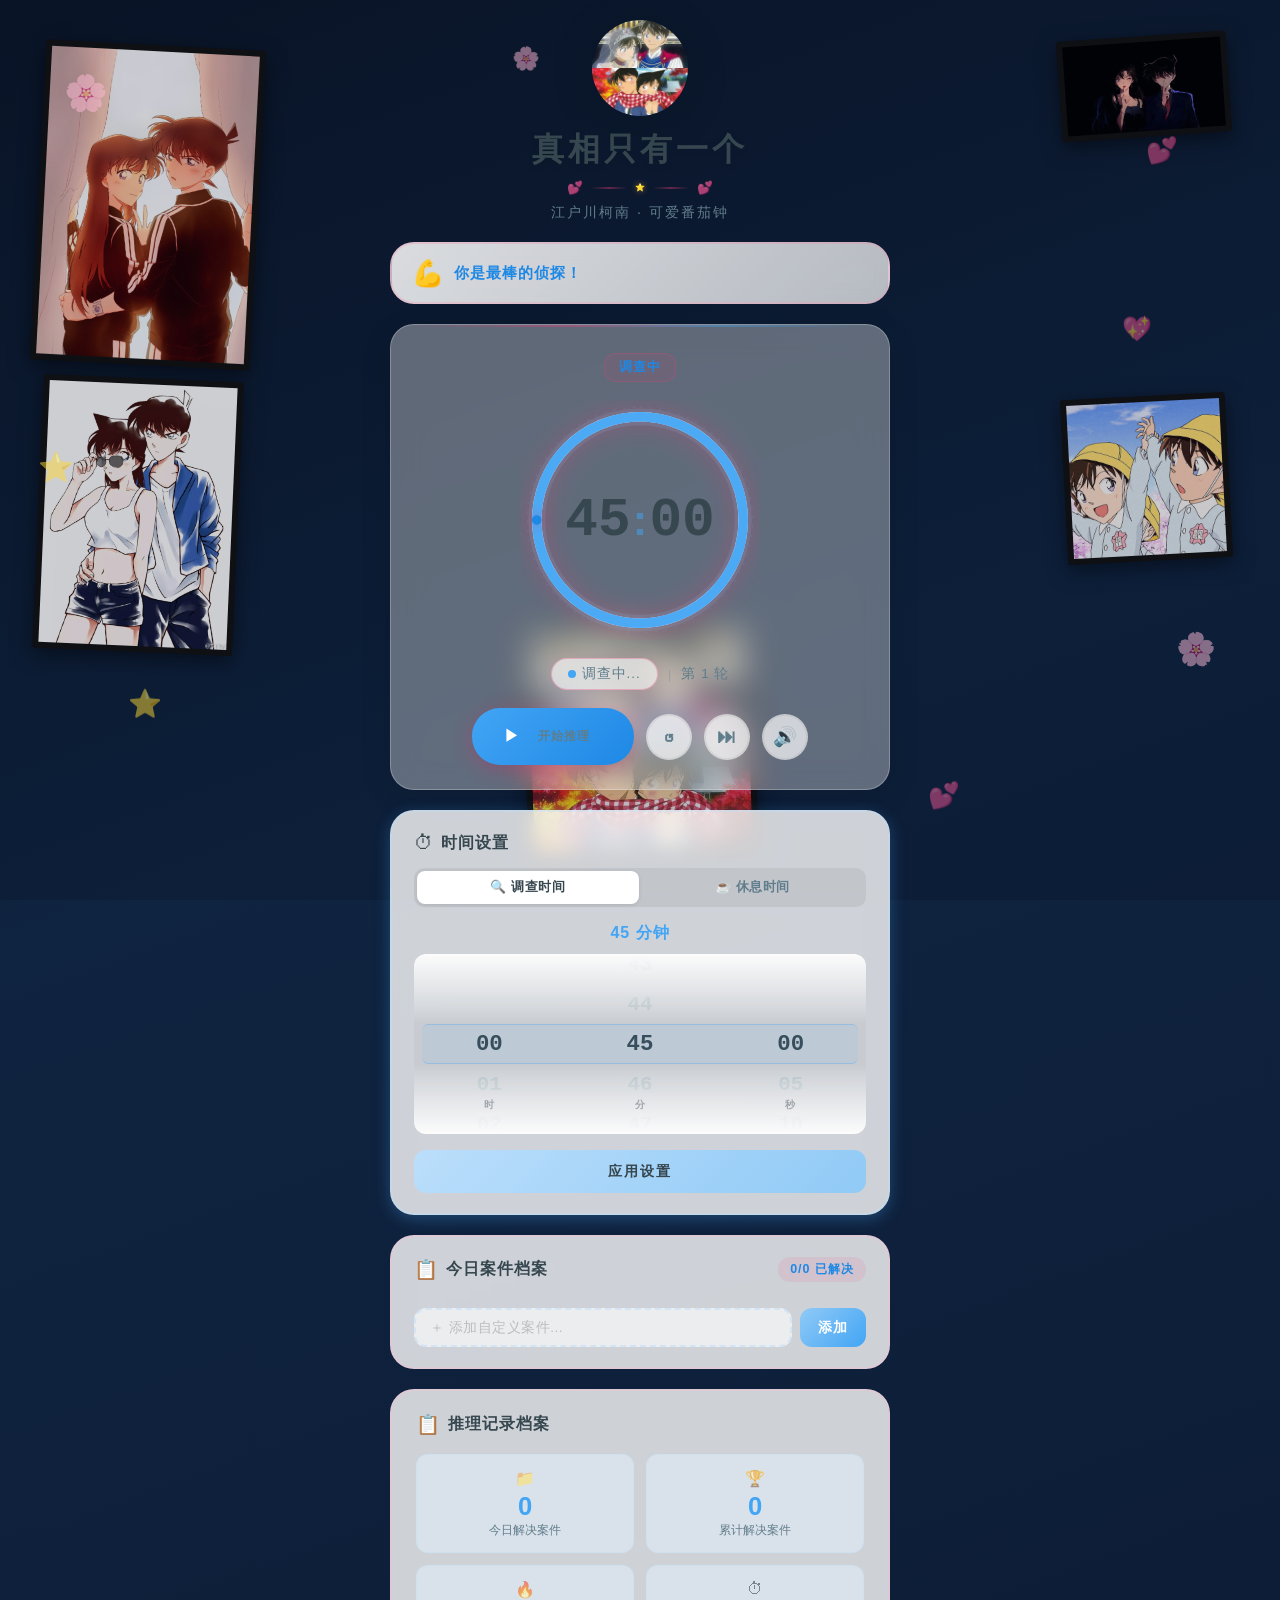
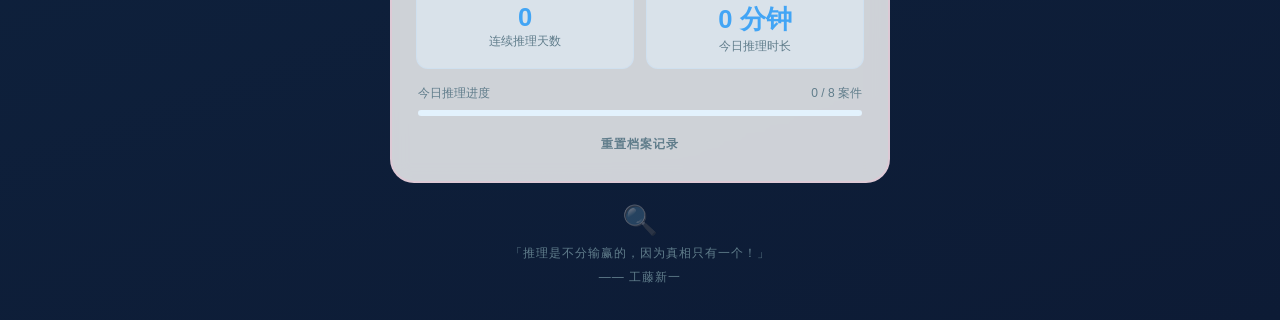
==== commit c337aaed: "feat: iOS-style scroll picker for time setting, photo wall layout fix, card transparency - Replace r" ====
--- a/dev.html
+++ b/dev.html
@@ -108,31 +108,35 @@
     <!-- 时间自定义设置 -->
     <section class="settings-section">
       <div class="settings-header">
-        <span class="settings-icon">⚙️</span>
-        <h2 class="settings-title">自定义时间</h2>
-      </div>
-      <div class="settings-grid">
-        <div class="setting-item">
-          <div class="setting-label-row">
-            <label class="setting-label">🔍 调查时间</label>
-            <span class="setting-value" id="workValue">45 分钟</span>
-          </div>
-          <input type="range" class="setting-slider" id="workSec" min="5" max="7200" step="5" value="2700">
-          <div class="slider-ticks">
-            <span>5秒</span><span>15分</span><span>30分</span><span>60分</span><span>120分</span>
-          </div>
-        </div>
-        <div class="setting-item">
-          <div class="setting-label-row">
-            <label class="setting-label">☕ 休息时间</label>
-            <span class="setting-value" id="breakValue">5 分钟</span>
-          </div>
-          <input type="range" class="setting-slider" id="breakSec" min="5" max="3600" step="5" value="300">
-          <div class="slider-ticks">
-            <span>5秒</span><span>15分</span><span>30分</span><span>45分</span><span>60分</span>
-          </div>
-        </div>
-      </div>
+        <span class="settings-icon">⏱</span>
+        <h2 class="settings-title">时间设置</h2>
+      </div>
+
+      <div class="picker-tabs">
+        <button class="picker-tab active" data-mode="work">🔍 调查时间</button>
+        <button class="picker-tab" data-mode="break">☕ 休息时间</button>
+      </div>
+
+      <div class="picker-display" id="pickerDisplay">45 分钟</div>
+
+      <div class="picker-container">
+        <div class="picker-highlight"></div>
+        <div class="picker-columns">
+          <div class="picker-column" id="pickerHours">
+            <div class="picker-list"></div>
+          </div>
+          <div class="picker-column" id="pickerMinutes">
+            <div class="picker-list"></div>
+          </div>
+          <div class="picker-column" id="pickerSeconds">
+            <div class="picker-list"></div>
+          </div>
+        </div>
+        <div class="picker-labels">
+          <span>时</span><span>分</span><span>秒</span>
+        </div>
+      </div>
+
       <button class="btn btn-apply" id="btnApplyTime">应用设置</button>
     </section>
 
--- a/style.css
+++ b/style.css
@@ -76,37 +76,37 @@
 }
 
 .photo-kenan {
-  bottom: 8%;
+  bottom: 5%;
   left: 50%;
+  width: 230px;
+  transform: translate(-50%, 0) rotate(-2deg);
+}
+
+.photo-2 {
+  top: 5%;
+  left: 3%;
+  width: 220px;
+  transform: rotate(3deg);
+}
+
+.photo-3 {
+  top: 4%;
+  right: 4%;
+  width: 170px;
+  transform: rotate(-4deg);
+}
+
+.photo-4 {
+  top: 42%;
+  left: 3%;
   width: 200px;
-  transform: translate(-50%, 0) rotate(-2deg);
-}
-
-.photo-2 {
-  top: 8%;
-  left: 6%;
-  width: 150px;
-  transform: rotate(3deg);
-}
-
-.photo-3 {
-  top: 6%;
-  right: 6%;
-  width: 150px;
-  transform: rotate(-4deg);
-}
-
-.photo-4 {
-  bottom: 28%;
-  left: 4%;
-  width: 150px;
-  transform: rotate(4deg);
+  transform: rotate(2.5deg);
 }
 
 .photo-5 {
-  bottom: 30%;
+  top: 44%;
   right: 4%;
-  width: 150px;
+  width: 165px;
   transform: rotate(-3deg);
 }
 
@@ -124,7 +124,7 @@
 .stats-section,
 .task-section,
 .encourage-box {
-  background: rgba(255, 255, 255, 0.55);
+  background: rgba(255, 255, 255, 0.25);
   backdrop-filter: blur(12px);
 }
 
@@ -287,9 +287,9 @@
 
 /* ========== 案件卷宗卡片 ========== */
 .case-file-card {
-  background: rgba(255, 255, 255, 0.85);
-  backdrop-filter: blur(12px);
-  border: 2px solid rgba(187, 222, 251, 0.4);
+  background: rgba(255, 255, 255, 0.35);
+  backdrop-filter: blur(16px);
+  border: 1.5px solid rgba(255, 255, 255, 0.25);
   border-radius: var(--radius-lg);
   padding: 28px 28px 24px;
   display: flex;
@@ -587,99 +587,155 @@
   color: #37474f;
 }
 
-.settings-grid {
-  display: grid;
-  grid-template-columns: 1fr 1fr;
-  gap: 12px;
-  margin-bottom: 14px;
-}
-
-.setting-item {
-  display: flex;
-  flex-direction: column;
-  gap: 6px;
-}
-
-.setting-label {
+/* ========== iOS 风格滚轮时间选择器 ========== */
+
+/* 分段标签 */
+.picker-tabs {
+  display: flex;
+  background: rgba(0,0,0,0.06);
+  border-radius: 10px;
+  padding: 3px;
+  margin-bottom: 16px;
+  gap: 3px;
+}
+.picker-tab {
+  flex: 1;
+  padding: 8px 0;
+  border: none;
+  background: transparent;
+  border-radius: 8px;
   font-size: 0.8rem;
   font-weight: 600;
   color: var(--text-mid);
-  letter-spacing: 1px;
-}
-
-.setting-input {
-  padding: 10px 14px;
-  border: 2px solid rgba(187, 222, 251, 0.5);
-  border-radius: var(--radius-sm);
+  cursor: pointer;
+  transition: all 0.25s ease;
+  letter-spacing: 0.5px;
+}
+.picker-tab.active {
+  background: #fff;
+  color: #37474f;
+  box-shadow: 0 1px 4px rgba(0,0,0,0.1);
+}
+
+/* 选中时间显示 */
+.picker-display {
+  text-align: center;
   font-size: 1rem;
-  font-weight: 600;
-  font-family: inherit;
-  color: #37474f;
-  background: rgba(255, 255, 255, 0.8);
-  text-align: center;
-  transition: all var(--transition);
-  outline: none;
-}
-
-.setting-input:focus {
-  border-color: #42a5f5;
-  box-shadow: 0 0 0 3px rgba(236, 64, 122, 0.1);
-}
-
-.setting-label-row {
-  display: flex;
-  justify-content: space-between;
-  align-items: center;
-  margin-bottom: 8px;
-}
-.setting-value {
-  font-size: 0.9rem;
   font-weight: 700;
   color: #42a5f5;
-  background: rgba(236, 64, 122, 0.08);
-  padding: 2px 10px;
-  border-radius: 10px;
-}
-
-.setting-slider {
-  width: 100%;
-  -webkit-appearance: none;
-  appearance: none;
-  height: 6px;
-  border-radius: 3px;
-  background: linear-gradient(90deg, #bbdefb, #90caf6);
-  outline: none;
-  cursor: pointer;
-}
-.setting-slider::-webkit-slider-thumb {
-  -webkit-appearance: none;
-  appearance: none;
-  width: 26px;
-  height: 26px;
-  border-radius: 50%;
-  background: linear-gradient(135deg, #42a5f5, #1e88e5);
-  cursor: pointer;
-  box-shadow: 0 2px 10px rgba(236, 64, 122, 0.35);
-  border: 2px solid #fff;
-  margin-top: -10px;
-}
-.setting-slider::-moz-range-thumb {
-  width: 26px;
-  height: 26px;
-  border-radius: 50%;
-  background: linear-gradient(135deg, #42a5f5, #1e88e5);
-  cursor: pointer;
-  box-shadow: 0 2px 10px rgba(236, 64, 122, 0.35);
-  border: 2px solid #fff;
-}
-
-.slider-ticks {
-  display: flex;
-  justify-content: space-between;
+  margin-bottom: 10px;
+  letter-spacing: 1px;
+}
+
+/* 滚轮容器 */
+.picker-container {
+  position: relative;
+  height: 180px;
+  overflow: hidden;
+  border-radius: 12px;
+  background: rgba(0,0,0,0.03);
+  margin-bottom: 16px;
+  user-select: none;
+  -webkit-user-select: none;
+}
+
+/* 中央高亮条 */
+.picker-highlight {
+  position: absolute;
+  top: 50%;
+  left: 8px;
+  right: 8px;
+  height: 40px;
+  transform: translateY(-50%);
+  background: rgba(66, 165, 245, 0.08);
+  border-top: 1.5px solid rgba(66, 165, 245, 0.3);
+  border-bottom: 1.5px solid rgba(66, 165, 245, 0.3);
+  border-radius: 6px;
+  pointer-events: none;
+  z-index: 2;
+}
+
+/* 顶部和底部渐变遮罩 */
+.picker-container::before,
+.picker-container::after {
+  content: "";
+  position: absolute;
+  left: 0;
+  right: 0;
+  height: 70px;
+  pointer-events: none;
+  z-index: 3;
+}
+.picker-container::before {
+  top: 0;
+  background: linear-gradient(to bottom, rgba(255,255,255,0.95) 0%, rgba(255,255,255,0.4) 60%, transparent 100%);
+}
+.picker-container::after {
+  bottom: 0;
+  background: linear-gradient(to top, rgba(255,255,255,0.95) 0%, rgba(255,255,255,0.4) 60%, transparent 100%);
+}
+
+/* 列布局 */
+.picker-columns {
+  display: flex;
+  height: 100%;
+  position: relative;
+  z-index: 1;
+}
+.picker-column {
+  flex: 1;
+  overflow-y: auto;
+  scroll-snap-type: y mandatory;
+  -webkit-overflow-scrolling: touch;
+  scrollbar-width: none;
+  -ms-overflow-style: none;
+}
+.picker-column::-webkit-scrollbar {
+  display: none;
+}
+
+/* 列表 padding 让首尾项可滚到中央 */
+.picker-list {
+  padding: 70px 0;
+}
+
+/* 每个选项 */
+.picker-item {
+  height: 40px;
+  display: flex;
+  align-items: center;
+  justify-content: center;
+  font-size: 1.3rem;
+  font-weight: 600;
+  color: #b0bec5;
+  scroll-snap-align: center;
+  transition: color 0.15s ease;
+  font-variant-numeric: tabular-nums;
+  font-family: "SF Mono", "Cascadia Code", "Consolas", monospace;
+}
+.picker-item.selected {
+  color: #37474f;
+  font-weight: 700;
+  font-size: 1.4rem;
+}
+
+/* 底部标签 (时/分/秒) */
+.picker-labels {
+  display: flex;
+  position: absolute;
+  bottom: 22px;
+  left: 0;
+  right: 0;
+  z-index: 4;
+  pointer-events: none;
+}
+.picker-labels span {
+  flex: 1;
+  text-align: center;
   font-size: 0.65rem;
-  color: #90a4ae;
-  margin-top: 4px;
-  padding: 0 2px;
+  font-weight: 600;
+  color: rgba(55,71,79,0.4);
+  letter-spacing: 1px;
 }
 
 .btn-apply {
@@ -1277,5 +1333,11 @@
   .settings-section, .stats-section { padding: 16px 14px; }
   .stat-value { font-size: 1.3rem; }
   .controls { gap: 8px; }
-  .settings-grid { grid-template-columns: 1fr; }
+
+  /* 照片墙 — 移动端缩小 + 四角分布，互不遮挡 */
+  .photo-kenan { bottom: 1.5%; width: 205px; }
+  .photo-2 { top: 1.5%; left: 1%; width: 175px; }
+  .photo-3 { top: 1%; right: 1%; width: 150px; }
+  .photo-4 { top: 38%; left: 1%; width: 160px; }
+  .photo-5 { top: 36%; right: 2%; width: 140px; }
 }
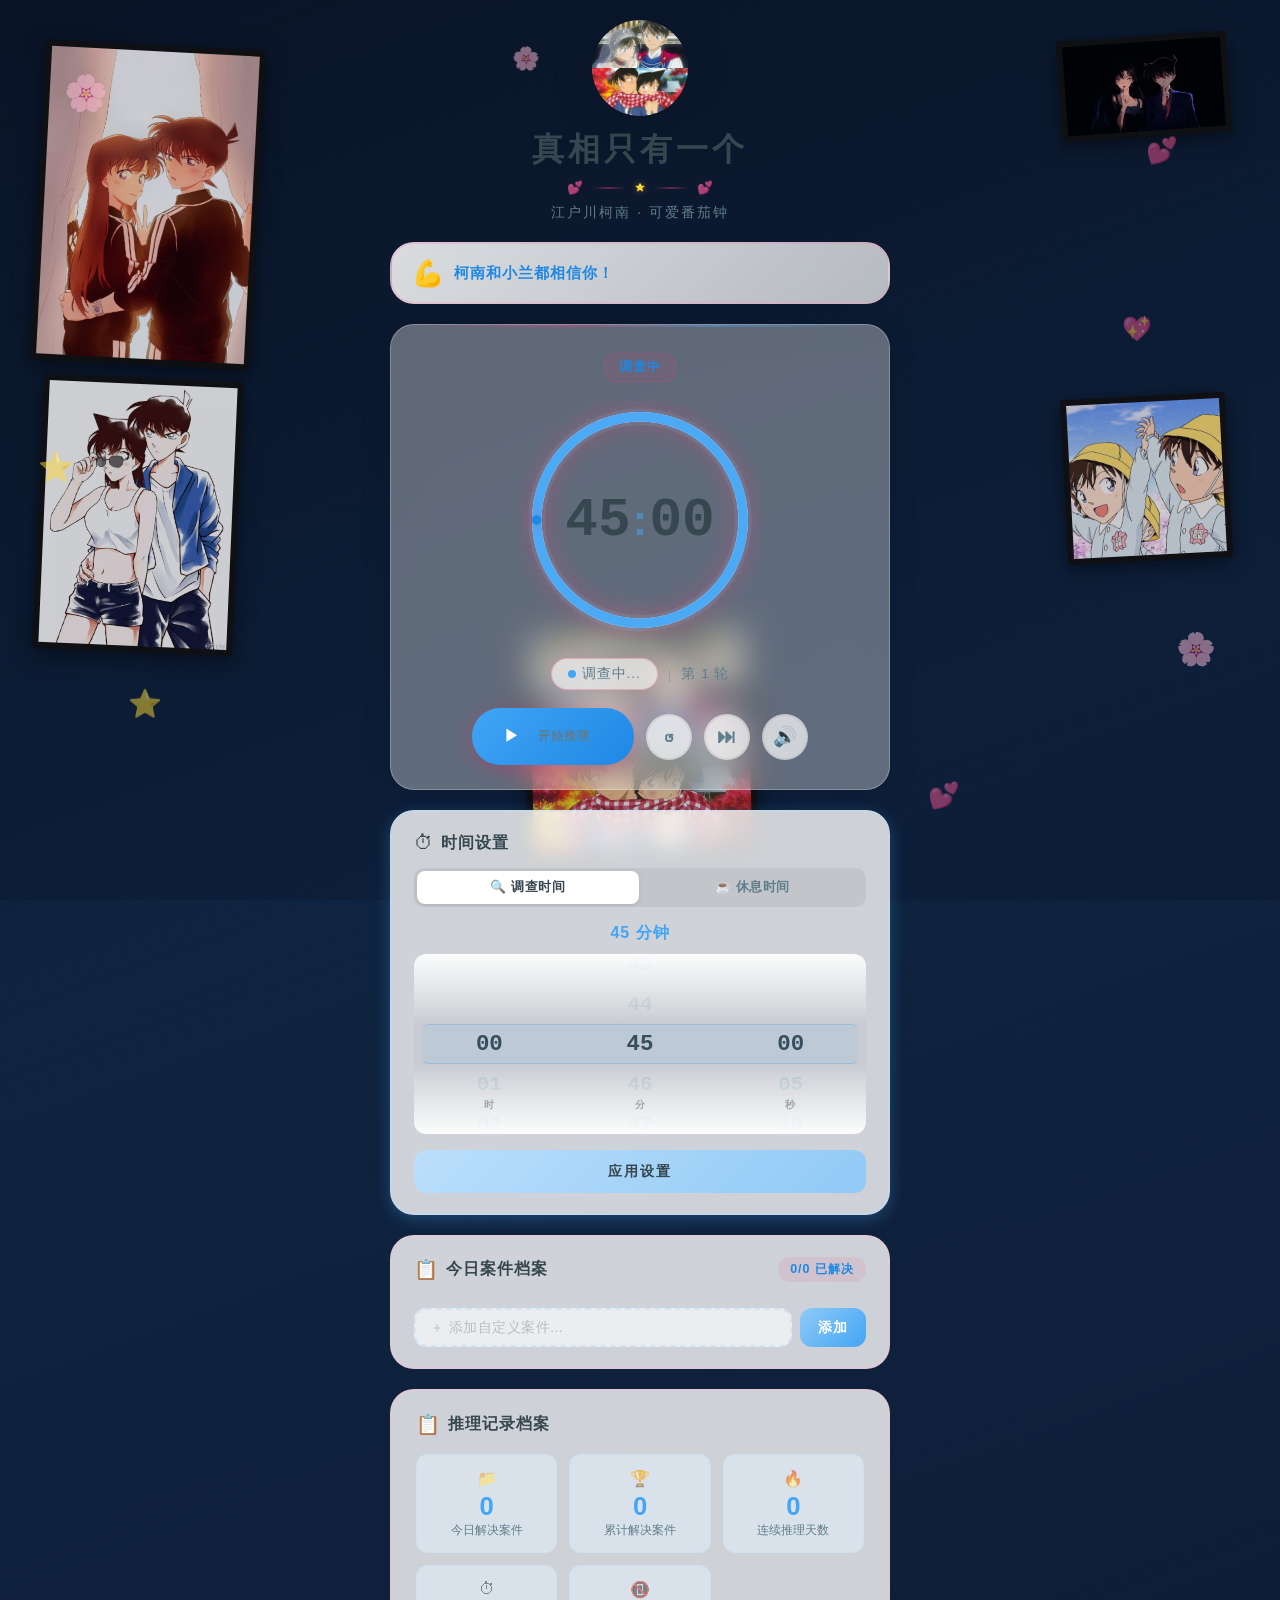
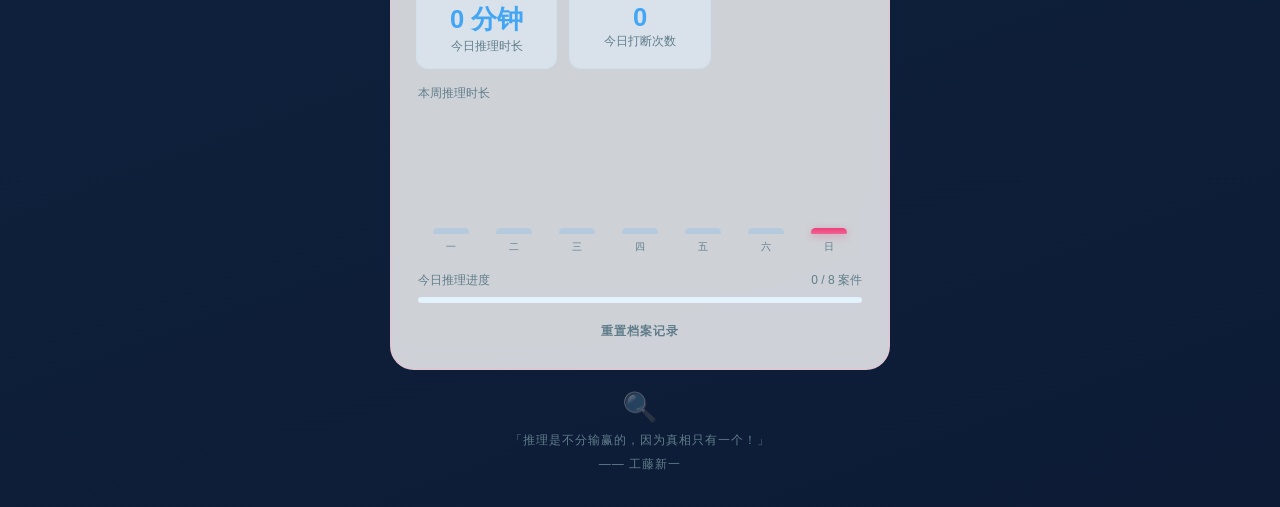
==== commit ea7cf46d: "feat: stats enhancement - interruption tracking + weekly chart - Track pause count per work session " ====
--- a/dev.html
+++ b/dev.html
@@ -181,6 +181,18 @@
           <span class="stat-value" id="statFocusTime">0 分钟</span>
           <span class="stat-label">今日推理时长</span>
         </div>
+        <div class="stat-card">
+          <span class="stat-icon">📵</span>
+          <span class="stat-value" id="statInterrupts">0</span>
+          <span class="stat-label">今日打断次数</span>
+        </div>
+      </div>
+      <div class="weekly-chart" id="weeklyChart">
+        <div class="chart-header">
+          <span>本周推理时长</span>
+        </div>
+        <div class="chart-bars" id="chartBars"></div>
+        <div class="chart-days" id="chartDays"></div>
       </div>
       <div class="daily-goal">
         <div class="goal-header">
--- a/style.css
+++ b/style.css
@@ -782,7 +782,7 @@
 
 .stats-grid {
   display: grid;
-  grid-template-columns: 1fr 1fr;
+  grid-template-columns: repeat(3, 1fr);
   gap: 12px;
   margin-bottom: 16px;
 }
@@ -848,6 +848,79 @@
   border-radius: 3px;
   transition: width 0.6s ease;
   box-shadow: 0 0 8px rgba(236, 64, 122, 0.3);
+}
+
+/* 每周柱状图 */
+.weekly-chart {
+  margin-bottom: 18px;
+  padding: 0 2px;
+}
+.chart-header {
+  font-size: 0.75rem;
+  color: var(--text-mid);
+  margin-bottom: 12px;
+}
+.chart-bars {
+  display: flex;
+  align-items: flex-end;
+  justify-content: space-between;
+  height: 120px;
+  padding: 0 4px;
+  gap: 6px;
+}
+.chart-bar-wrap {
+  flex: 1;
+  display: flex;
+  flex-direction: column;
+  align-items: center;
+  height: 100%;
+  justify-content: flex-end;
+}
+.chart-bar {
+  width: 100%;
+  max-width: 36px;
+  border-radius: 6px 6px 2px 2px;
+  background: rgba(66, 165, 245, 0.18);
+  min-height: 4px;
+  transition: height 0.5s ease;
+  position: relative;
+}
+.chart-bar.has-data {
+  background: linear-gradient(180deg, #64b5f6, #42a5f5);
+  box-shadow: 0 2px 8px rgba(66, 165, 245, 0.3);
+}
+.chart-bar.today {
+  background: linear-gradient(180deg, #ec407a, #f06292);
+  box-shadow: 0 2px 8px rgba(236, 64, 122, 0.35);
+}
+.chart-days {
+  display: flex;
+  justify-content: space-between;
+  padding: 0 4px;
+  gap: 6px;
+}
+.chart-days .chart-bar-label {
+  flex: 1;
+  font-size: 0.65rem;
+  color: var(--text-mid);
+  margin-top: 6px;
+  text-align: center;
+}
+.bar-tooltip {
+  position: absolute;
+  top: -22px;
+  left: 50%;
+  transform: translateX(-50%);
+  font-size: 0.62rem;
+  color: #42a5f5;
+  white-space: nowrap;
+  opacity: 0;
+  transition: opacity 0.2s;
+  pointer-events: none;
+}
+.chart-bar:hover .bar-tooltip,
+.chart-bar:active .bar-tooltip {
+  opacity: 1;
 }
 
 .btn-text {
